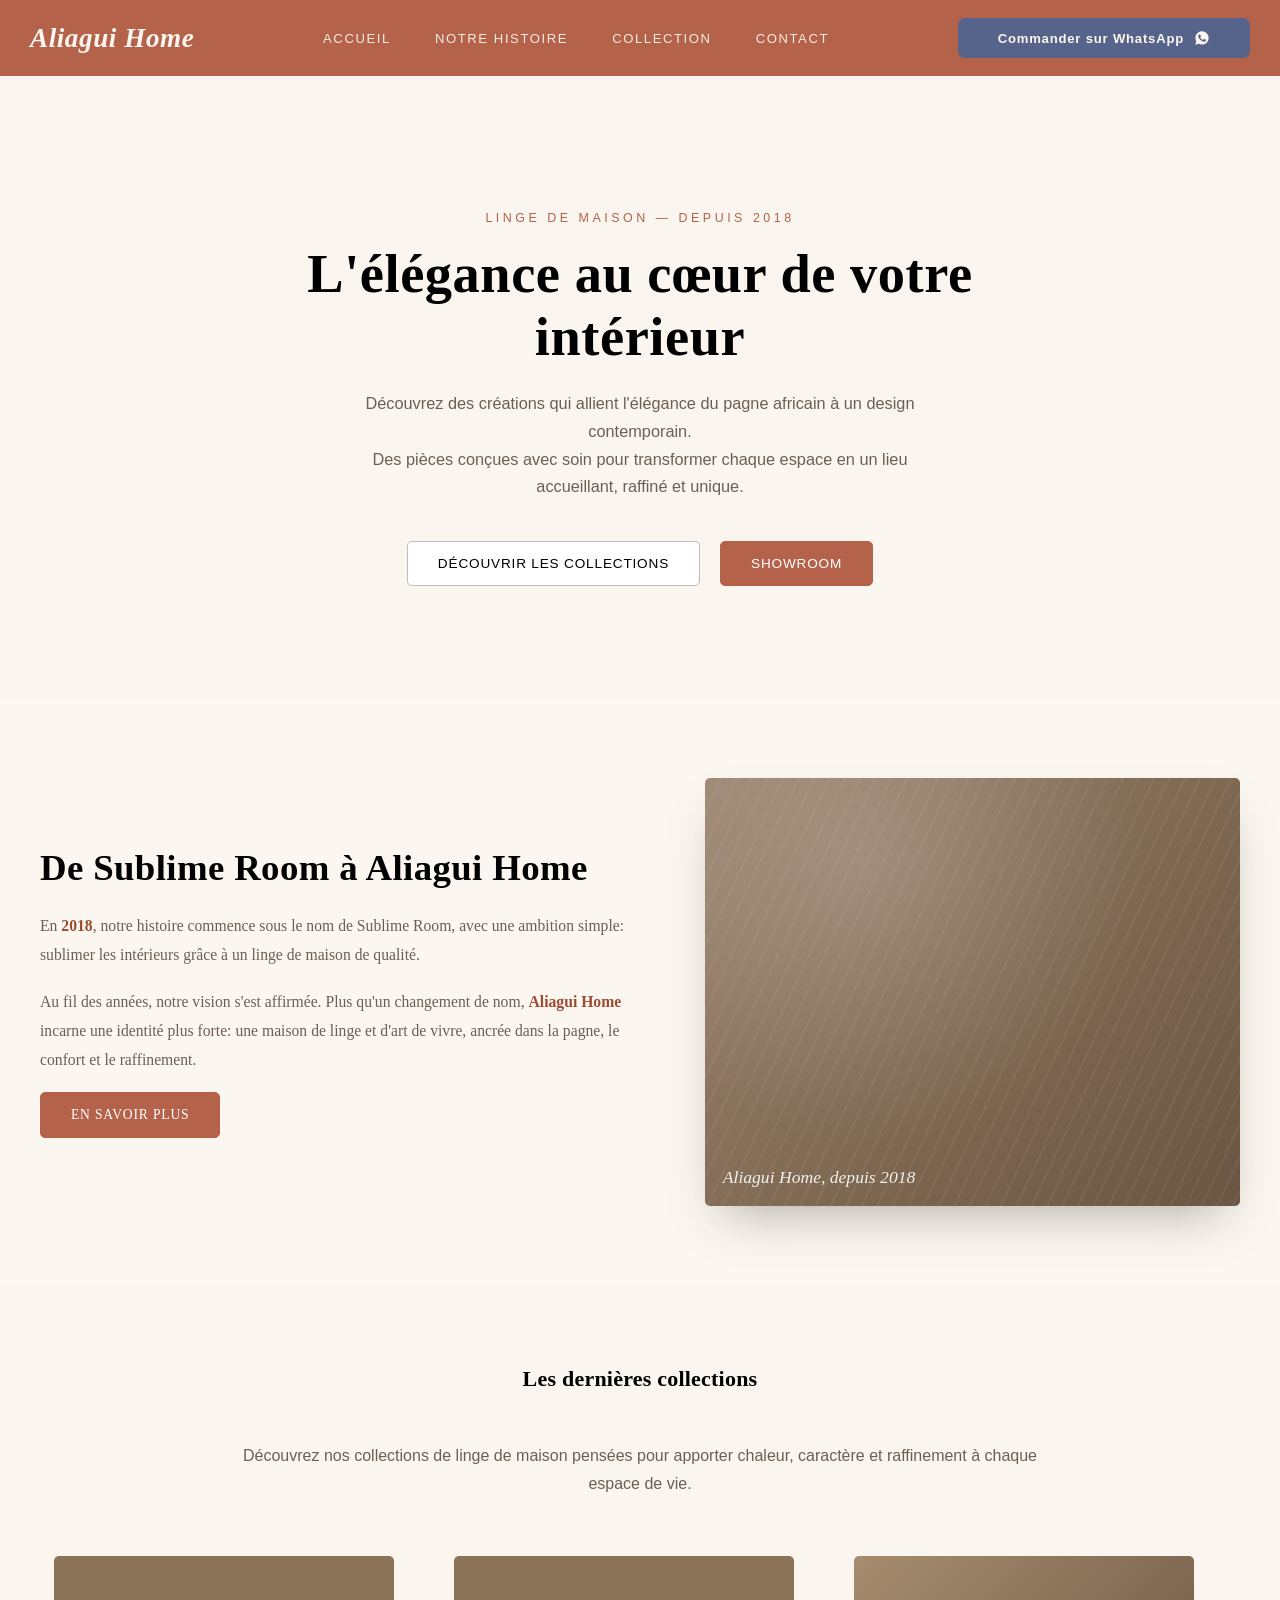
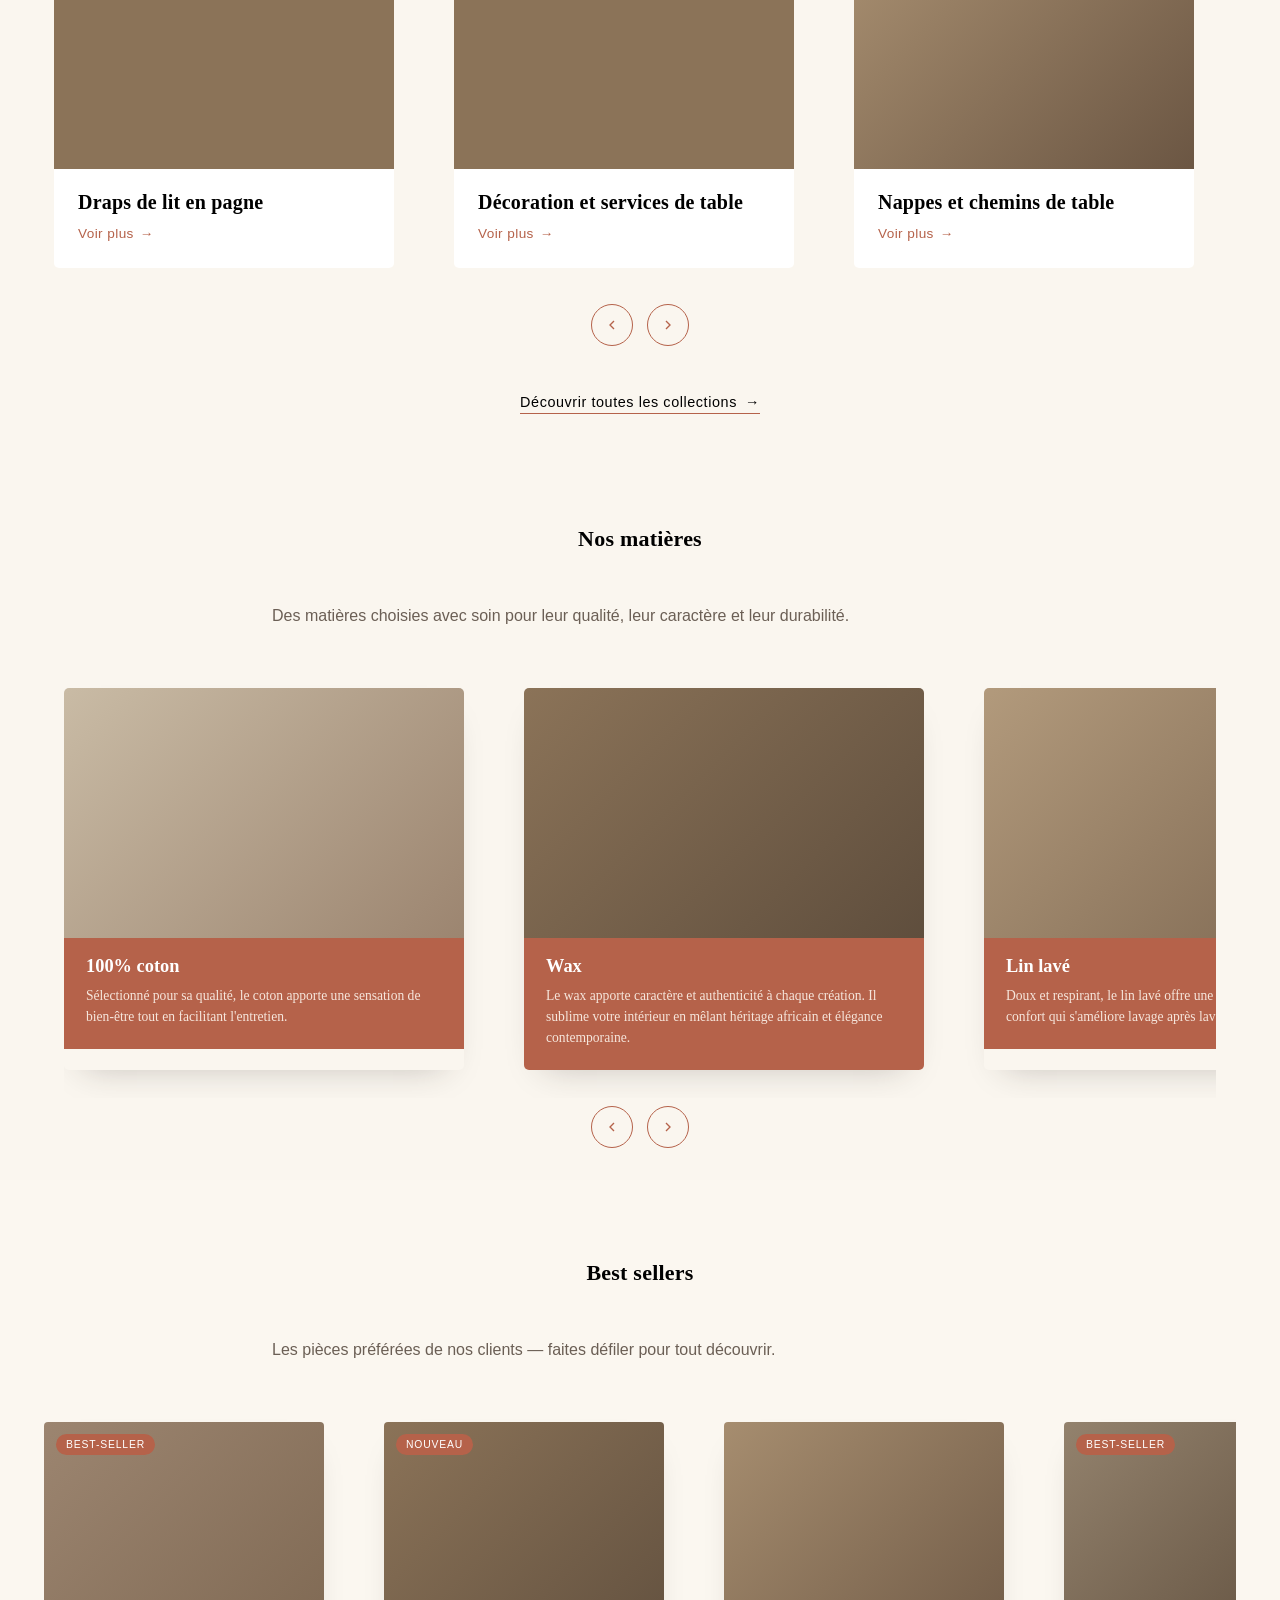
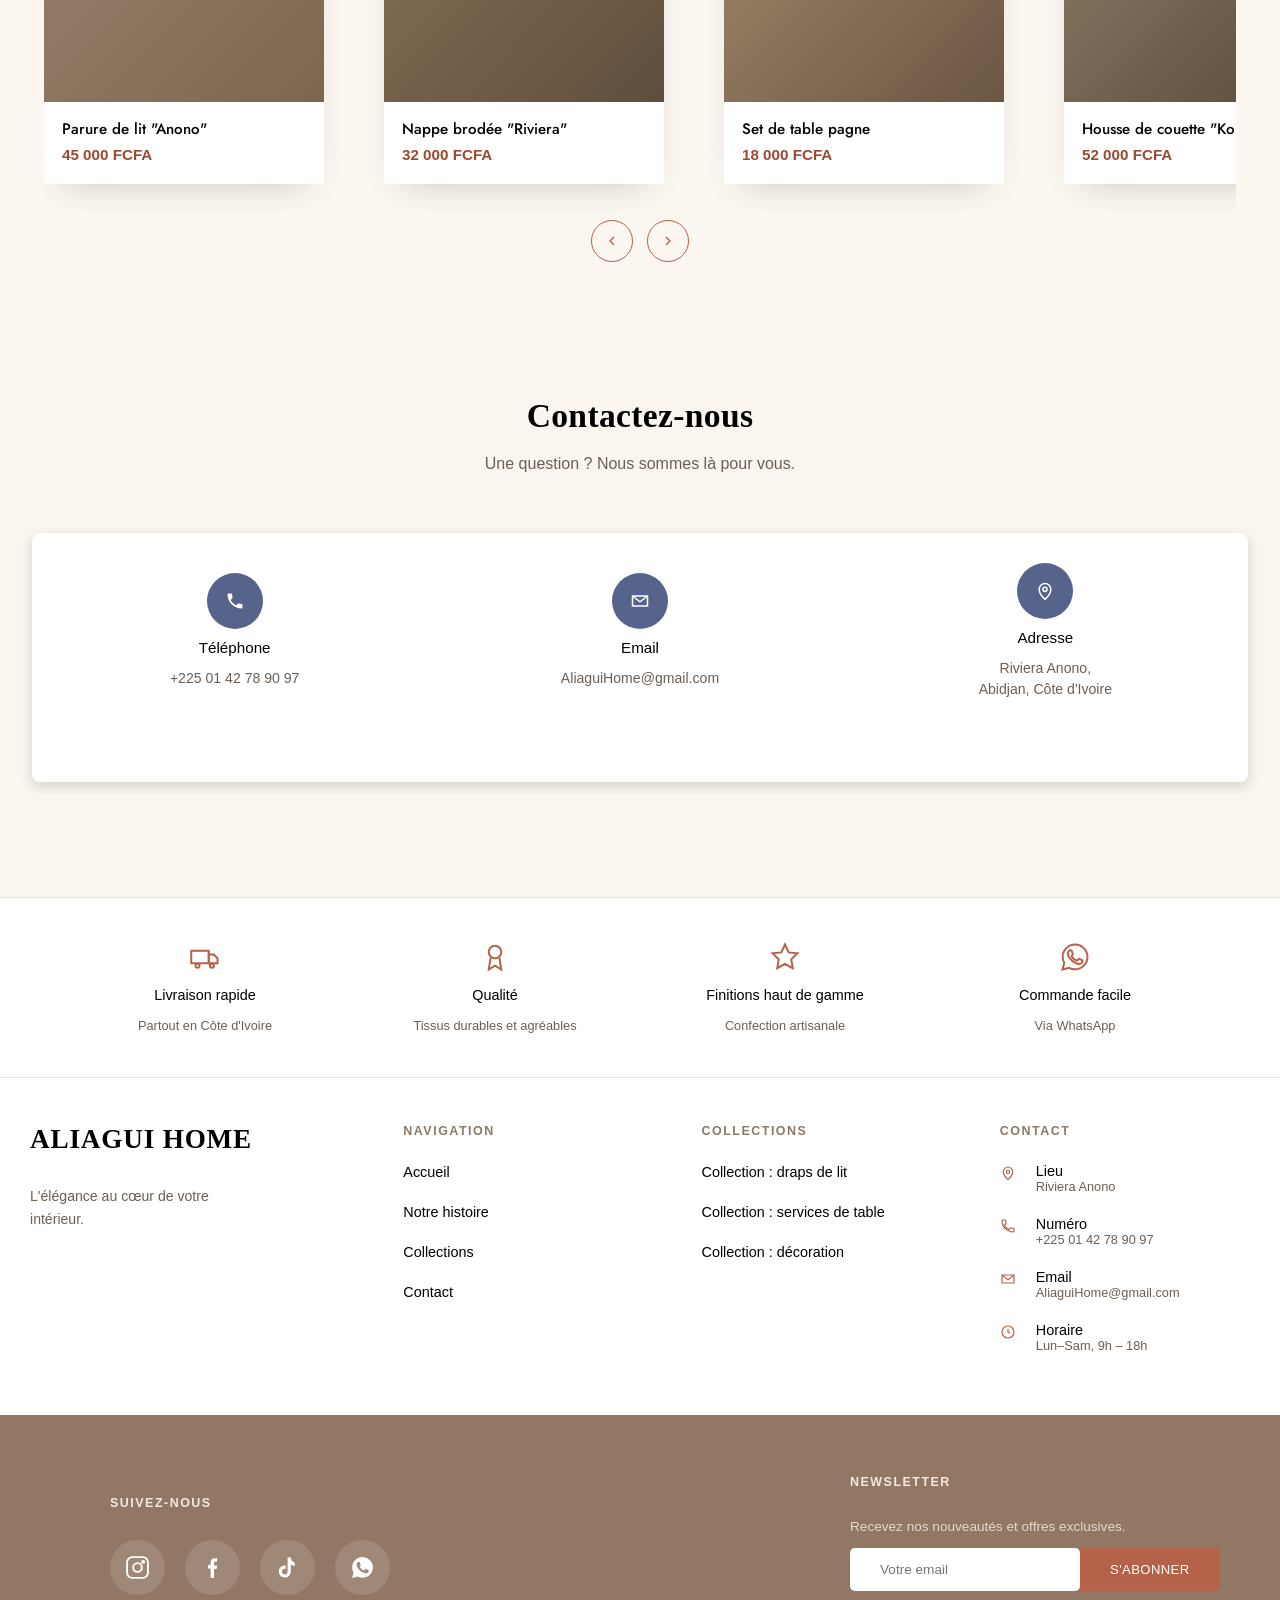
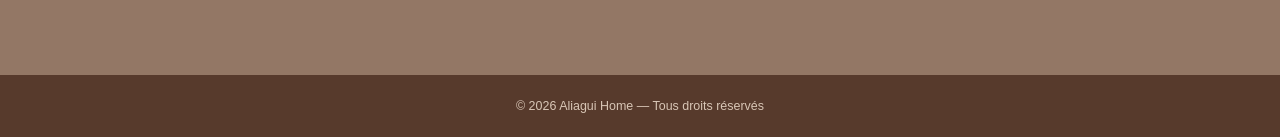
==== accueil.html @ 9929cba5 "page accueil" ====
<!DOCTYPE html>
<html lang="fr">
<head>
<meta charset="UTF-8">
<meta name="viewport" content="width=device-width, initial-scale=1.0">
<title>Aliagui Home — L'élégance au cœur de votre intérieur</title>
<link rel="preconnect" href="https://fonts.googleapis.com">
<link rel="preconnect" href="https://fonts.gstatic.com" crossorigin>
<link href="https://fonts.googleapis.com/css2?family=Cormorant+Garamond:ital,wght@0,400;0,500;0,600;1,400&family=Jost:wght@300;400;500;600&display=swap" rel="stylesheet">

<link rel="stylesheet" href="style.css">

</head>
<body>

<header id="siteHeader">
  <div class="header-inner">
    <a href="#top" class="logo">Aliagui Home</a>

    <nav id="mainNav">
      <ul>
        <li><a href="accueil.html">Accueil</a></li>
        <li><a href="histoire.html">Notre histoire</a></li>
        <li><a href="collections.html">Collection</a></li>
        <li><a href="contact.html">Contact</a></li>
        <li class="mobile-only-cta">
          <a class="header-cta" href="https://wa.me/2250142789097" target="_blank" rel="noopener" data-social="WhatsApp">
            Commander sur WhatsApp
            <svg width="16" height="16" viewBox="0 0 24 24" fill="currentColor"><path d="M12.04 2C6.58 2 2.13 6.45 2.13 11.91c0 1.75.46 3.46 1.32 4.96L2 22l5.25-1.38a9.9 9.9 0 0 0 4.78 1.22h.01c5.46 0 9.91-4.45 9.91-9.91 0-2.65-1.03-5.14-2.9-7.01A9.86 9.86 0 0 0 12.04 2zm5.8 14.1c-.24.68-1.4 1.3-1.94 1.38-.5.08-1.12.11-1.8-.11-.42-.13-.96-.31-1.65-.6-2.9-1.25-4.8-4.17-4.94-4.36-.14-.2-1.18-1.57-1.18-3 0-1.42.75-2.12 1.02-2.42.26-.28.58-.35.77-.35h.55c.18 0 .42-.07.66.5.24.58.82 2 .89 2.15.07.14.12.32.02.51-.1.2-.15.32-.3.5-.14.17-.3.38-.43.51-.14.14-.29.29-.13.57.17.28.75 1.24 1.61 2 1.11.99 2.04 1.3 2.32 1.44.28.14.44.12.6-.07.17-.2.72-.84.91-1.13.19-.28.38-.24.64-.14.26.09 1.66.78 1.94.93.28.14.47.21.53.33.07.12.07.68-.17 1.36z"/></svg>
          </a>
        </li>
      </ul>
    </nav>

    <a class="header-cta desktop-only-cta" href="https://wa.me/2250142789097" target="_blank" rel="noopener" data-social="WhatsApp">
      Commander sur WhatsApp
      <svg width="16" height="16" viewBox="0 0 24 24" fill="currentColor"><path d="M12.04 2C6.58 2 2.13 6.45 2.13 11.91c0 1.75.46 3.46 1.32 4.96L2 22l5.25-1.38a9.9 9.9 0 0 0 4.78 1.22h.01c5.46 0 9.91-4.45 9.91-9.91 0-2.65-1.03-5.14-2.9-7.01A9.86 9.86 0 0 0 12.04 2zm5.8 14.1c-.24.68-1.4 1.3-1.94 1.38-.5.08-1.12.11-1.8-.11-.42-.13-.96-.31-1.65-.6-2.9-1.25-4.8-4.17-4.94-4.36-.14-.2-1.18-1.57-1.18-3 0-1.42.75-2.12 1.02-2.42.26-.28.58-.35.77-.35h.55c.18 0 .42-.07.66.5.24.58.82 2 .89 2.15.07.14.12.32.02.51-.1.2-.15.32-.3.5-.14.17-.3.38-.43.51-.14.14-.29.29-.13.57.17.28.75 1.24 1.61 2 1.11.99 2.04 1.3 2.32 1.44.28.14.44.12.6-.07.17-.2.72-.84.91-1.13.19-.28.38-.24.64-.14.26.09 1.66.78 1.94.93.28.14.47.21.53.33.07.12.07.68-.17 1.36z"/></svg>
    </a>

    <button class="hamburger" id="hamburgerBtn" aria-label="Ouvrir le menu" aria-expanded="false" aria-controls="mainNav">
      <span></span><span></span><span></span>
    </button>
  </div>
</header>

<section class="hero" id="top">
  <div class="hero-inner">
    <span class="eyebrow reveal">Linge de maison — depuis 2018</span>
    <h1 class="reveal reveal-delay-1">L'élégance au cœur de votre intérieur</h1>
    <p class="reveal reveal-delay-2">Découvrez des créations qui allient l'élégance du pagne africain à un design contemporain.<br>Des pièces conçues avec soin pour transformer chaque espace en un lieu accueillant, raffiné et unique.</p>
    <div class="hero-buttons reveal reveal-delay-3">
      <a href="collections.html#collections" class="btn btn-light">Découvrir les collections</a>
      <a href="contact.html#showroom" class="btn btn-filled">Showroom</a>
    </div>
  </div>
</section>

<section class="history" id="histoire">
  <div class="history-inner">
    <div class="reveal">
      <h2>De Sublime Room à Aliagui Home</h2>
      <p>En <strong>2018</strong>, notre histoire commence sous le nom de Sublime Room, avec une ambition simple: sublimer les intérieurs grâce à un linge de maison de qualité.</p>
      <p>Au fil des années, notre vision s'est affirmée. Plus qu'un changement de nom, <strong>Aliagui Home</strong> incarne une identité plus forte: une maison de linge et d'art de vivre, ancrée dans la pagne, le confort et le raffinement.</p>
      <a href="histoire.html" class="btn btn-filled">En savoir plus</a>
    </div>
    <div class="history-img reveal reveal-delay-2">
      <span class="tag">Aliagui Home, depuis 2018</span>
    </div>
  </div>
</section>

<section class="collections" id="collections">
  <div class="section-head reveal">
    <h2>Les dernières collections</h2>
    <p>Découvrez nos collections de linge de maison pensées pour apporter chaleur, caractère et raffinement à chaque espace de vie.</p>
  </div>
  <div class="carousel-wrap">
    <div class="carousel-track" id="collectionsTrack">
      <div class="collection-card reveal reveal-delay-1">
        <div class="collection-img"></div>
        <div class="collection-body">
          <h3>Draps de lit en pagne</h3>
          <a href="#" class="collection-link">Voir plus <span class="arrow">→</span></a>
        </div>
      </div>
      <div class="collection-card reveal reveal-delay-2">
        <div class="collection-img b"></div>
        <div class="collection-body">
          <h3>Décoration et services de table</h3>
          <a href="#" class="collection-link">Voir plus <span class="arrow">→</span></a>
        </div>
      </div>
      <div class="collection-card reveal reveal-delay-3">
        <div class="collection-img" style="background:linear-gradient(135deg,#A68D6F,#6B5643);"></div>
        <div class="collection-body">
          <h3>Nappes et chemins de table</h3>
          <a href="#" class="collection-link">Voir plus <span class="arrow">→</span></a>
        </div>
      </div>
      <div class="collection-card reveal">
        <div class="collection-img b" style="background:linear-gradient(135deg,#93826D,#584736);"></div>
        <div class="collection-body">
          <h3>Coussin et accessoires</h3>
          <a href="#" class="collection-link">Voir plus <span class="arrow">→</span></a>
        </div>
      </div>
    </div>
    <div class="carousel-nav">
      <button class="carousel-btn" id="collectionsPrev" aria-label="Précédent">
        <svg width="16" height="16" viewBox="0 0 24 24" fill="none" stroke="currentColor" stroke-width="2"><path d="M15 18l-6-6 6-6"/></svg>
      </button>
      <button class="carousel-btn" id="collectionsNext" aria-label="Suivant">
        <svg width="16" height="16" viewBox="0 0 24 24" fill="none" stroke="currentColor" stroke-width="2"><path d="M9 18l6-6-6-6"/></svg>
      </button>
    </div>
  </div>
  <a href="#" class="all-collections reveal">Découvrir toutes les collections <span class="arrow">→</span></a>
</section>

<section class="materials" id="matieres">
  <div class="section-head reveal">
    <h2>Nos matières</h2>
    <p>Des matières choisies avec soin pour leur qualité, leur caractère et leur durabilité.</p>
  </div>
  <div class="carousel-wrap">
    <div class="carousel-track" id="materialsTrack">
      <div class="mat-card reveal reveal-delay-1">
        <div class="mat-img" style="background:linear-gradient(135deg,#C9BBA5,#9C8570);"></div>
        <div class="mat-caption">
          <h4>100% coton</h4>
          <p>Sélectionné pour sa qualité, le coton apporte une sensation de bien-être tout en facilitant l'entretien.</p>
        </div>
      </div>
      <div class="mat-card reveal reveal-delay-2">
        <div class="mat-img" style="background:linear-gradient(135deg,#8B7358,#5F4E3D);"></div>
        <div class="mat-caption">
          <h4>Wax</h4>
          <p>Le wax apporte caractère et authenticité à chaque création. Il sublime votre intérieur en mêlant héritage africain et élégance contemporaine.</p>
        </div>
      </div>
      <div class="mat-card reveal reveal-delay-3">
        <div class="mat-img" style="background:linear-gradient(135deg,#B29A7C,#7C6650);"></div>
        <div class="mat-caption">
          <h4>Lin lavé</h4>
          <p>Doux et respirant, le lin lavé offre une tombée naturelle et un confort qui s'améliore lavage après lavage.</p>
        </div>
      </div>
    </div>
    <div class="carousel-nav">
      <button class="carousel-btn" id="materialsPrev" aria-label="Précédent">
        <svg width="16" height="16" viewBox="0 0 24 24" fill="none" stroke="currentColor" stroke-width="2"><path d="M15 18l-6-6 6-6"/></svg>
      </button>
      <button class="carousel-btn" id="materialsNext" aria-label="Suivant">
        <svg width="16" height="16" viewBox="0 0 24 24" fill="none" stroke="currentColor" stroke-width="2"><path d="M9 18l6-6-6-6"/></svg>
      </button>
    </div>
  </div>
</section>

<section class="bestsellers" id="bestsellers">
  <div class="section-head reveal">
    <h2>Best sellers</h2>
    <p>Les pièces préférées de nos clients — faites défiler pour tout découvrir.</p>
  </div>
  <div class="carousel-wrap">
    <div class="carousel-track" id="bestsellersTrack">
      <div class="bs-card reveal"><div class="bs-img" style="background:linear-gradient(135deg,#9C8570,#7C6650);"><span class="badge">Best-seller</span></div><div class="bs-body"><h4>Parure de lit "Anono"</h4><span class="price">45 000 FCFA</span></div></div>
      <div class="bs-card reveal reveal-delay-1"><div class="bs-img" style="background:linear-gradient(135deg,#8B7358,#5F4E3D);"><span class="badge">Nouveau</span></div><div class="bs-body"><h4>Nappe brodée "Riviera"</h4><span class="price">32 000 FCFA</span></div></div>
      <div class="bs-card reveal reveal-delay-2"><div class="bs-img" style="background:linear-gradient(135deg,#A68D6F,#6B5643);"></div><div class="bs-body"><h4>Set de table pagne</h4><span class="price">18 000 FCFA</span></div></div>
      <div class="bs-card reveal reveal-delay-3"><div class="bs-img" style="background:linear-gradient(135deg,#93826D,#584736);"><span class="badge">Best-seller</span></div><div class="bs-body"><h4>Housse de couette "Kora"</h4><span class="price">52 000 FCFA</span></div></div>
      <div class="bs-card reveal"><div class="bs-img" style="background:linear-gradient(135deg,#B29A7C,#7C6650);"></div><div class="bs-body"><h4>Serviettes éponge (x4)</h4><span class="price">22 000 FCFA</span></div></div>
      <div class="bs-card reveal reveal-delay-1"><div class="bs-img" style="background:linear-gradient(135deg,#9C8570,#5F4E3D);"><span class="badge">Nouveau</span></div><div class="bs-body"><h4>Chemin de table pagne</h4><span class="price">15 000 FCFA</span></div></div>
    </div>
    <div class="carousel-nav">
      <button class="carousel-btn" id="bestsellersPrev" aria-label="Précédent">
        <svg width="16" height="16" viewBox="0 0 24 24" fill="none" stroke="currentColor" stroke-width="2"><path d="M15 18l-6-6 6-6"/></svg>
      </button>
      <button class="carousel-btn" id="bestsellersNext" aria-label="Suivant">
        <svg width="16" height="16" viewBox="0 0 24 24" fill="none" stroke="currentColor" stroke-width="2"><path d="M9 18l6-6-6-6"/></svg>
      </button>
    </div>
  </div>
</section>

<section class="contact" id="contact">
  <h2 class="reveal">Contactez-nous</h2>
  <p class="reveal">Une question ? Nous sommes là pour vous.</p>

  <div class="contact-grid">
    <div class="contact-item reveal reveal-delay-1">
      <div class="icon-circle">
        <svg width="20" height="20" viewBox="0 0 24 24" fill="currentColor"><path d="M6.62 10.79a15.15 15.15 0 0 0 6.59 6.59l2.2-2.2c.28-.28.67-.36 1.02-.24c1.12.37 2.33.57 3.57.57c.55 0 1 .45 1 1V20c0 .55-.45 1-1 1c-9.39 0-17-7.61-17-17c0-.55.45-1 1-1h3.5c.55 0 1 .45 1 1c0 1.25.2 2.45.57 3.57c.11.35.03.74-.25 1.02l-2.2 2.2Z"/></svg>
      </div>
      <h4>Téléphone</h4>
      <p><a href="tel:+2250142789097">+225 01 42 78 90 97</a></p>
    </div>
    <div class="contact-item reveal reveal-delay-2">
      <div class="icon-circle">
        <svg width="20" height="20" viewBox="0 0 24 24" fill="none" stroke="currentColor" stroke-width="1.8"><path d="M3 6h18v12H3z"/><path d="M3 6l9 7 9-7"/></svg>
      </div>
      <h4>Email</h4>
      <p><a href="mailto:AliaguiHome@gmail.com">AliaguiHome@gmail.com</a></p>
    </div>
    <div class="contact-item reveal reveal-delay-3">
      <div class="icon-circle">
        <svg width="20" height="20" viewBox="0 0 24 24" fill="none" stroke="currentColor" stroke-width="1.8"><path d="M12 22s7-6.1 7-12a7 7 0 1 0-14 0c0 5.9 7 12 7 12z"/><circle cx="12" cy="10" r="2.5"/></svg>
      </div>
      <h4>Adresse</h4>
      <p>Riviera Anono,<br>Abidjan, Côte d'Ivoire</p>
    </div>
  </div>
</section>

<section class="features">
  <div class="features-grid">
    <div class="feature reveal">
      <svg viewBox="0 0 24 24" fill="none" stroke="currentColor" stroke-width="1.6"><rect x="1" y="7" width="14" height="10"/><path d="M15 10h4l3 3v4h-7z"/><circle cx="6" cy="19" r="1.6"/><circle cx="17.5" cy="19" r="1.6"/></svg>
      <h4>Livraison rapide</h4>
      <p>Partout en Côte d'Ivoire</p>
    </div>
    <div class="feature reveal reveal-delay-1">
      <svg viewBox="0 0 24 24" fill="none" stroke="currentColor" stroke-width="1.6"><circle cx="12" cy="8" r="5"/><path d="M8.5 12.5L7 22l5-3 5 3-1.5-9.5"/></svg>
      <h4>Qualité</h4>
      <p>Tissus durables et agréables</p>
    </div>
    <div class="feature reveal reveal-delay-2">
      <svg viewBox="0 0 24 24" fill="none" stroke="currentColor" stroke-width="1.6"><path d="M12 2l2.9 6.3L22 9l-5 4.9L18.2 21 12 17.6 5.8 21 7 13.9 2 9l7.1-.7z"/></svg>
      <h4>Finitions haut de gamme</h4>
      <p>Confection artisanale</p>
    </div>
    <div class="feature reveal reveal-delay-3">
      <svg viewBox="0 0 24 24" fill="none" stroke="currentColor" stroke-width="1.6"><path d="M12.04 2C6.58 2 2.13 6.45 2.13 11.91c0 1.75.46 3.46 1.32 4.96L2 22l5.25-1.38a9.9 9.9 0 0 0 4.78 1.22h.01c5.46 0 9.91-4.45 9.91-9.91 0-2.65-1.03-5.14-2.9-7.01A9.86 9.86 0 0 0 12.04 2zm5.8 14.1c-.24.68-1.4 1.3-1.94 1.38-.5.08-1.12.11-1.8-.11-.42-.13-.96-.31-1.65-.6-2.9-1.25-4.8-4.17-4.94-4.36-.14-.2-1.18-1.57-1.18-3 0-1.42.75-2.12 1.02-2.42.26-.28.58-.35.77-.35h.55c.18 0 .42-.07.66.5.24.58.82 2 .89 2.15.07.14.12.32.02.51-.1.2-.15.32-.3.5-.14.17-.3.38-.43.51-.14.14-.29.29-.13.57.17.28.75 1.24 1.61 2 1.11.99 2.04 1.3 2.32 1.44.28.14.44.12.6-.07.17-.2.72-.84.91-1.13.19-.28.38-.24.64-.14.26.09 1.66.78 1.94.93.28.14.47.21.53.33.07.12.07.68-.17 1.36z"/></svg>
      <h4>Commande facile</h4>
      <p>Via WhatsApp</p>
    </div>
  </div>
</section>

<footer>
  <div class="footer-top">
    <div class="footer-brand reveal">
      <span class="logo">Aliagui Home</span>
      <p>L'élégance au cœur de votre intérieur.</p>
    </div>
    <div class="footer-col reveal reveal-delay-1">
      <h5>Navigation</h5>
      <ul>
        <li><a href="accueil.html">Accueil</a></li>
        <li><a href="histoire.html">Notre histoire</a></li>
        <li><a href="collections.html">Collections</a></li>
        <li><a href="contact.html">Contact</a></li>
      </ul>
    </div>
    <div class="footer-col reveal reveal-delay-2">
      <h5>Collections</h5>
      <ul>
        <li><a href="collections.html#collections">Collection : draps de lit</a></li>
        <li><a href="collections.html#collections">Collection : services de table</a></li>
        <li><a href="collections.html#collections">Collection : décoration</a></li>
      </ul>
    </div>
    <div class="footer-col reveal reveal-delay-3">
      <h5>Contact</h5>
      <ul>
        <li class="with-icon">
          <svg viewBox="0 0 24 24" fill="none" stroke="currentColor" stroke-width="1.8"><path d="M12 22s7-6.1 7-12a7 7 0 1 0-14 0c0 5.9 7 12 7 12z"/><circle cx="12" cy="10" r="2.5"/></svg>
          <div>Lieu <small>Riviera Anono</small></div>
        </li>
        <li class="with-icon">
          <svg viewBox="0 0 24 24" fill="none" stroke="currentColor" stroke-width="1.8"><path d="M6.62 10.79a15.15 15.15 0 0 0 6.59 6.59l2.2-2.2c.28-.28.67-.36 1.02-.24c1.12.37 2.33.57 3.57.57c.55 0 1 .45 1 1V20c0 .55-.45 1-1 1c-9.39 0-17-7.61-17-17c0-.55.45-1 1-1h3.5c.55 0 1 .45 1 1c0 1.25.2 2.45.57 3.57c.11.35.03.74-.25 1.02l-2.2 2.2Z"/></svg>
          <div>Numéro <small>+225 01 42 78 90 97</small></div>
        </li>
        <li class="with-icon">
          <svg viewBox="0 0 24 24" fill="none" stroke="currentColor" stroke-width="1.8"><path d="M3 6h18v12H3z"/><path d="M3 6l9 7 9-7"/></svg>
          <div>Email <small>AliaguiHome@gmail.com</small></div>
        </li>
        <li class="with-icon">
          <svg viewBox="0 0 24 24" fill="none" stroke="currentColor" stroke-width="1.8"><circle cx="12" cy="12" r="9"/><path d="M12 7v5l3 2"/></svg>
          <div>Horaire <small>Lun–Sam, 9h – 18h</small></div>
        </li>
      </ul>
    </div>
  </div>

  <div class="footer-bottom">
    <div class="footer-bottom-inner">
      <div class="socials">
        <h5>Suivez-nous</h5>
        <div class="social-icons">
          <a href="https://instagram.com/aliaguihome" target="_blank" rel="noopener" aria-label="Instagram" data-social="Instagram">
            <svg viewBox="0 0 24 24" fill="none" stroke="currentColor" stroke-width="1.8"><rect x="2" y="2" width="20" height="20" rx="5"/><circle cx="12" cy="12" r="4.2"/><circle cx="17.4" cy="6.6" r="1"/></svg>
          </a>
          <a href="https://facebook.com/aliaguihome" target="_blank" rel="noopener" aria-label="Facebook" data-social="Facebook">
            <svg viewBox="0 0 24 24" fill="currentColor"><path d="M13.5 22v-8.5H16l.4-3.4h-2.9V8c0-.99.28-1.66 1.7-1.66H16.5V3.3c-.28-.04-1.24-.12-2.36-.12-2.34 0-3.94 1.43-3.94 4.04v2.28H7.7v3.4h2.5V22z"/></svg>
          </a>
          <a href="https://tiktok.com/@aliaguihome" target="_blank" rel="noopener" aria-label="TikTok" data-social="TikTok">
            <svg viewBox="0 0 24 24" fill="currentColor"><path d="M16.6 5.82c-.9-.85-1.4-2.03-1.4-3.32h-3.1v13.4a2.7 2.7 0 1 1-1.9-2.58v-3.15a5.8 5.8 0 1 0 5 5.75V9.4a6.9 6.9 0 0 0 3.7 1.07V7.4a4.2 4.2 0 0 1-2.3-1.58z"/></svg>
          </a>
          <a href="https://wa.me/2250142789097" target="_blank" rel="noopener" aria-label="WhatsApp" data-social="WhatsApp">
            <svg viewBox="0 0 24 24" fill="currentColor"><path d="M12.04 2C6.58 2 2.13 6.45 2.13 11.91c0 1.75.46 3.46 1.32 4.96L2 22l5.25-1.38a9.9 9.9 0 0 0 4.78 1.22h.01c5.46 0 9.91-4.45 9.91-9.91 0-2.65-1.03-5.14-2.9-7.01A9.86 9.86 0 0 0 12.04 2zm5.8 14.1c-.24.68-1.4 1.3-1.94 1.38-.5.08-1.12.11-1.8-.11-.42-.13-.96-.31-1.65-.6-2.9-1.25-4.8-4.17-4.94-4.36-.14-.2-1.18-1.57-1.18-3 0-1.42.75-2.12 1.02-2.42.26-.28.58-.35.77-.35h.55c.18 0 .42-.07.66.5.24.58.82 2 .89 2.15.07.14.12.32.02.51-.1.2-.15.32-.3.5-.14.17-.3.38-.43.51-.14.14-.29.29-.13.57.17.28.75 1.24 1.61 2 1.11.99 2.04 1.3 2.32 1.44.28.14.44.12.6-.07.17-.2.72-.84.91-1.13.19-.28.38-.24.64-.14.26.09 1.66.78 1.94.93.28.14.47.21.53.33.07.12.07.68-.17 1.36z"/></svg>
          </a>
        </div>
      </div>
      <div class="newsletter">
        <h5>Newsletter</h5>
        <p>Recevez nos nouveautés et offres exclusives.</p>
        <form class="newsletter-form" id="newsletterForm">
          <input type="email" placeholder="Votre email" required>
          <button type="submit">S'abonner</button>
        </form>
        <div class="newsletter-msg" id="newsletterMsg">Merci ! Vous êtes bien inscrit(e).</div>
      </div>
    </div>
  </div>

  <div class="copyright">© 2026 Aliagui Home — Tous droits réservés</div>
</footer>

<div class="toast" id="toast"></div>


<script src="java.js"></script>
</body>
</html>
---- style.css ----
:root{
    --terracotta: #B5624A;
    --terracotta-dark: #9C4A32;
    --terracotta-light: #D98868;
    --cream: #FAF6EF;
    --cream-2: #FBF7F0;
    --ink: black;
    --muted: #6B5F55;
    --taupe: #8C7A68;
    --footer-brown: #937765;
    --footer-brown-dark: #573A2C;
    --navy: #56638A;
    --line: rgba(43,36,32,0.12);
  }

  *{
    margin:0;
    padding:0;
    box-sizing:border-box;}

  html{
    scroll-behavior:smooth;}

  body{
    font-family:'Montserrat', sans-serif;
    color:var(--ink);
    background:var(--cream);
    overflow-x:hidden;
  }

  h1,h2,h3{
    font-family:'playfair display', serif;
    font-weight:600;
    letter-spacing:0.01em;
  }
  a{text-decoration:none;color:var(--cream-2);}
  img{max-width:100%;display:block;}
  button{font-family:inherit;cursor:pointer;border:none;background:none;}
  ul{list-style:none;}

  .reveal{
    opacity:0;
    transform:translateY(28px);
    transition:opacity 0.8s ease, transform 0.8s ease;
  }
  .reveal.is-visible{
    opacity:1;
    transform:translateY(0);
  }
  .reveal-delay-1{transition-delay:0.12s;}
  .reveal-delay-2{transition-delay:0.24s;}
  .reveal-delay-3{transition-delay:0.36s;}

  /* ===== HEADER ===== */
  header{
    position:sticky;
    top:0;
    z-index:100;
    background:var(--terracotta);
    color:var(--cream-2);
    transition:padding 0.35s ease, box-shadow 0.35s ease;
    box-shadow:0 2px 0 rgba(0,0,0,0);
  }
  
  header.scrolled{
    box-shadow:0 6px 18px rgba(0,0,0,0.12);
  }
  .header-inner{
    max-width:1400px;
    margin:0 auto;
    display:flex;
    align-items:center;
    justify-content:space-between;
    padding:18px 30px;
    transition:padding 0.35s ease;
    position:relative;
    gap:24px;
  }
  header.scrolled .header-inner{padding:12px 32px;}
  .logo{
    font-family:'playfair display', serif;
    font-size:1.7rem;
    font-style:italic;
    font-weight:600;
    color:var(--cream);
    letter-spacing:0.02em;
  }
  nav a{
    font-size:0.82rem;
    letter-spacing:0.12em;
    text-transform:uppercase;
    position:relative;
    padding-bottom:8px;
    opacity:0.92;
    transition:opacity 0.25s ease;
  }
  nav a::after{
    content:'';
    position:absolute;
    left:0; bottom:0;
    width:0%;
    height:1.5px;
    background:var(--cream-2);
    transition:width 0.3s ease;
  }
  nav a:hover{opacity:1;}
  nav a:hover::after{width:100%;}
  .header-cta{
    display:flex;
    align-items:center;
    gap:10px;
    background:var(--navy);
    color:var(--cream-2);
    padding:12px 40px;
    border-radius:7px;
    font-size:0.82rem;
    font-weight:550;
    letter-spacing:0.06em;
    transition:transform 0.3s cubic-bezier(0.4,0,0.2,1), box-shadow 0.3s cubic-bezier(0.4,0,0.2,1);
    white-space:nowrap;
  }
  .header-cta:hover{
    transform:translateY(-2px);
    box-shadow:0 8px 16px rgba(0,0,0,0.18);
  }
  .mobile-only-cta{
    display:none;}

  /* Hamburger button — mobile only */
  .hamburger{
    display:none;
    flex-direction:column;
    justify-content:center;
    align-items:center;
    gap:5px;
    width:32px;
    height:32px;
    flex-shrink:0;
  }
  .hamburger span{
    display:block;
    height:3px;
    background:var(--cream-2);
    border-radius:8px;
    transition:transform 0.3s cubic-bezier(0.4,0,0.2,1), opacity 0.3s ease, width 0.3s ease;
  }
  .hamburger span:nth-child(1){width:28px;}
  .hamburger span:nth-child(2){width:28px;}
  .hamburger span:nth-child(3){width:28px;}
  .hamburger:hover span{width:28px;}
  .hamburger.active span:nth-child(1){transform:translateY(7px) rotate(45deg); width:28px;}
  .hamburger.active span:nth-child(2){opacity:0;}
  .hamburger.active span:nth-child(3){transform:translateY(-7px) rotate(-45deg); width:28px;}

  /* Desktop nav */
  nav#mainNav{
    position:static;}
    
  nav#mainNav ul{
    display:flex;
    align-items:center;
    gap:44px;
  }
  nav#mainNav ul li a{
    display:inline-block;
    padding:0;
    border-bottom:none;
  }

  /* ===== HERO ===== */
  .hero{
    background:var(--cream);
    padding:132px 32px 112px;
    text-align:center;
  }
  .hero-inner{
    max-width:760px;
    margin:0 auto;
  }
  .eyebrow{
    font-size:0.78rem;
    letter-spacing:0.28em;
    text-transform:uppercase;
    color:var(--terracotta);
    margin-bottom:18px;
    display:inline-block;
  }
  .hero h1{
    font-size:clamp(2.2rem, 5vw, 3.4rem);
    line-height:1.15;
    margin-bottom:22px;
    color:var(--ink);
  }
  .hero p{
    color:var(--muted);
    font-size:1.02rem;
    line-height:1.7;
    max-width:560px;
    margin:0 auto 40px;
  }
  .hero-buttons{
    display:flex;
    gap:20px;
    justify-content:center;
    flex-wrap:wrap;
  }
  .btn{
    padding:14px 30px;
    border-radius:5px;
    font-size:0.85rem;
    letter-spacing:0.06em;
    text-transform:uppercase;
    transition:all 0.3s cubic-bezier(0.4,0,0.2,1);
    display:inline-block;
  }
  .btn-outline{
    border:1.5px solid var(--terracotta);
    color:var(--terracotta);
  }
  .btn-outline:hover{
    background:var(--terracotta);
    color:#fff;
    transform:translateY(-2px);
  }
  .btn-light{
    background:#fff;
    border:1.5px solid rgba(43,36,32,0.3);
    color:var(--ink);
  }
  .btn-light:hover{
    border-color:var(--ink);
    transform:translateY(-2px);
    box-shadow:0 10px 22px rgba(43,36,32,0.12);
  }
  .btn-filled{
    background:var(--terracotta);
    color:#fff;
    border:1.5px solid var(--terracotta);
  }
  .btn-filled:hover{
    background:var(--terracotta-dark);
    border-color:var(--terracotta-dark);
    transform:translateY(-2px);
    box-shadow:0 10px 22px rgba(181,88,60,0.3);
  }

  /* ===== HISTORY ===== */
  .history{
    background:var(--cream-2);
    padding:80px 20px;
  }
  .history-inner{
    max-width:1200px;
    margin:0 auto;
    display:grid;
    grid-template-columns:1.1fr 1fr;
    gap:76px;
    align-items:center;
    font-family:'montserrat',serif;

  }
  .history h2{
    font-size:clamp(1.7rem, 3vw, 2.3rem);
    margin-bottom:22px;
  }
  .history p{
    color:var(--muted);
    line-height:1.85;
    margin-bottom:18px;
    font-size:0.98rem;
  }
  .history strong{color:var(--terracotta-dark);}
  .history-img{
    position:relative;
    aspect-ratio:4/3.2;
    border-radius:5px;
    overflow:hidden;
    background:
      radial-gradient(circle at 30% 20%, rgba(255,255,255,0.16), transparent 55%),
      linear-gradient(135deg,#9C8570,#7C6650 60%,#6B5643);
    box-shadow:0 24px 48px -18px rgba(43,36,32,0.35);
  }
  .history-img::before{
    content:'';
    position:absolute;
    inset:0;
    background-image:
      repeating-linear-gradient(115deg, rgba(255,255,255,0.05) 0 2px, transparent 2px 14px);
  }
  .history-img .tag{
    position:absolute;
    bottom:18px;
    left:18px;
    color:#fff;
    font-family:'montserrat',serif;
    font-style:italic;
    font-size:1.1rem;
    opacity:0.9;
  }

  /* ===== COLLECTIONS ===== */
  .collections{
    padding:80px 20px;
    text-align:center;
    background:var(--cream);
  }
  .section-head{
    max-width:800px;
    margin:0 auto 50px;
  }
  .section-head h2{
    font-size:22px;
    margin-bottom:50px;
    text-align: center;
  }
  .section-head p{
    color:var(--muted);
    line-height:1.75;
  }
  .collections-grid{
    max-width:1080px;
    margin:0 auto;
    display:grid;
    grid-template-columns:1fr 1fr;
    gap:32px;
  }
  .collection-card{
    text-align:left;
    border-radius:5px;
    overflow:hidden;
    background:#fff;
    transition:transform 0.4s ease, box-shadow 0.4s ease;
  }
  .collection-card:hover{
    transform:translateY(-8px);
  }
  .collection-img{
    aspect-ratio:16/10;
    background:#8B7358;
    position:relative;
    overflow:hidden;
  }
  .collection-img.b{background-color: #8B7358;}
  .collection-img::after{
    content:'';
    position:absolute; inset:0;
  }
  .collection-body{padding:22px 24px 26px;}
  .collection-body h3{
    font-size:1.25rem;
    margin-bottom:10px;
  }
  .collection-link{
    color:var(--terracotta);
    font-size:0.85rem;
    letter-spacing:0.03em;
    font-weight:500;
    display:inline-flex;
    align-items:center;
    gap:6px;
  }
  .collection-link .arrow{
    transition:transform 0.3s cubic-bezier(0.4,0,0.2,1);}
    
  .collection-card:hover .arrow{transform:translateX(6px);}
  .all-collections{
    display:inline-flex;
    align-items:center;
    gap:8px;
    margin-top:48px;
    font-size:0.9rem;
    letter-spacing:0.04em;
    color:var(--ink);
    border-bottom:1.5px solid var(--terracotta);
    padding-bottom:3px;
  }
  .all-collections .arrow{transition:transform 0.3s cubic-bezier(0.4,0,0.2,1);}
  .all-collections:hover .arrow{transform:translateX(6px);}

  /* ===== BEST SELLERS ===== */
  .bestsellers{
    background:var(--cream-2);
    padding:80px 10px;
  }
  .bestsellers .section-head{padding:0 32px;}
  .carousel-wrap{
    position:relative;
    max-width:1400px;
    margin:0 auto;
    padding:0 34px;
  }
  .carousel-track{
    display:flex;
    gap:60px;
    overflow-x:auto;
    scroll-snap-type:x proximity;
    scroll-behavior:smooth;
    -webkit-overflow-scrolling:touch;
    overscroll-behavior-x:contain;
    padding:8px 4px 28px;
    -ms-overflow-style:none;
    scrollbar-width:none;
    cursor:grab;
  }
  .carousel-track::-webkit-scrollbar{display:none;}
  .carousel-track:active{cursor:grabbing;}

  /* ===== NOS MATIERES ===== */
  .materials{
    background:var(--cream);
    padding:32px 30px;
  }
  .materials .section-head{padding:0 32px;}
  .mat-card{
    flex:0 0 auto;
    width:400px;
    scroll-snap-align:start;
    border-radius:5px;
    overflow:hidden;
    box-shadow:0 16px 34px -20px rgba(43,36,32,0.28);
    transition:transform 0.4s cubic-bezier(0.4,0,0.2,1), box-shadow 0.4s cubic-bezier(0.4,0,0.2,1);
  }
  .mat-card:hover{
    transform:translateY(-6px);
    box-shadow:0 24px 40px -18px rgba(43,36,32,0.32);
  }
  .mat-img{
    aspect-ratio:16/10;
  }
  .mat-caption{
    background:var(--terracotta);
    color:#fff;
    padding:18px 22px 22px;
  }
  .mat-caption h4{
    font-family:'montserrat', serif;
    font-size:1.15rem;
    font-weight:600;
    margin-bottom:8px;
  }
  .mat-caption p{
    font-family: 'playfair display';
    font-size:0.85rem;
    line-height:1.55;
    color:#f6e6dc;
  }

  /* Collection cards reused inside carousel */
  .collections .collection-card{
    flex:0 0 auto;
    width:340px;
    scroll-snap-align:start;
  }
  .bs-card{
    flex:0 0 auto;
    width:280px;
    scroll-snap-align:start;
    background:#fff;
    border-radius:4px;
    overflow:hidden;
    box-shadow:0 16px 34px -20px rgba(43,36,32,0.28);
    transition:transform 0.4s cubic-bezier(0.4,0,0.2,1), box-shadow 0.4s cubic-bezier(0.4,0,0.2,1);
  }
  .bs-card:hover{
    transform:translateY(-6px);
    box-shadow:0 24px 40px -18px rgba(43,36,32,0.32);
  }
  .bs-img{
    aspect-ratio:1/1;
    position:relative;
    overflow:hidden;
  }
  .bs-img span.badge{
    position:absolute;
    top:12px; left:12px;
    background:var(--terracotta);
    color:#fff;
    font-size:0.65rem;
    letter-spacing:0.08em;
    text-transform:uppercase;
    padding:5px 10px;
    border-radius:20px;
  }
  .bs-body{padding:16px 18px 20px;}
  .bs-body h4{
    font-family:'Jost',sans-serif;
    font-size:0.95rem;
    font-weight:500;
    margin-bottom:6px;
  }
  .bs-body .price{
    color:var(--terracotta-dark);
    font-weight:600;
    font-size:0.95rem;
  }
  .carousel-nav{
    display:flex;
    justify-content:center;
    gap:14px;
    margin-top:8px;
  }
  .carousel-btn{
    width:42px;height:42px;
    border-radius:50%;
    border:1.5px solid var(--terracotta);
    color:var(--terracotta);
    display:flex;
    align-items:center;
    justify-content:center;
    transition:all 0.25s ease;
  }
  .carousel-btn:hover{
    background:var(--terracotta);
    color:#fff;
  }

  /* ===== CONTACT ===== */
  .contact{
    background:var(--cream);
    padding:55px 32px;
    text-align:center;
  }
  .contact h2{
    font-size:clamp(1.6rem,3vw,2.1rem);
    margin-bottom:20px;
  }
  .contact p{
    color:var(--muted); 
    margin-bottom:52px;}

  .contact-grid{
    width:100%;
    max-width: 100%;
    margin: 60px auto;
    padding: 30px;
    background-color: #fff;
    border-radius: 8px;
    box-shadow: 0 4px 12px rgba(0, 0, 0, 0.15);
    display:grid;
    grid-template-columns:repeat(3,1fr);
    gap:60px;
    align-items: center;
  }
  .contact-item{
    display:flex;
    flex-direction:column;
    align-items:center;
    gap:10px;
  }
  .icon-circle{
    width:56px;
    height:56px;
    border-radius:50%;
    background:var(--navy);
    color:#fff;
    display:flex;
    align-items:center;
    justify-content:center;
    transition:transform 0.35s cubic-bezier(0.4,0,0.2,1);
  }
  .contact-item:hover .icon-circle{transform:scale(1.08) rotate(-6deg);}
  .contact-item h4{
    font-family:'montserrat',sans-serif;
    font-weight:500;
    font-size:0.95rem;
    margin-bottom:2px;
  }
  .contact-item p{color:var(--muted); font-size:0.88rem; line-height:1.5;}
  .contact-item a{color:var(--muted);}

  /* ===== FEATURES ===== */
  .features{
    background:#fff;
    border-top:1px solid var(--line);
    border-bottom:1px solid var(--line);
    padding:44px 42px;
  }
  .features-grid{
    max-width:1120px;
    margin: auto;
    display:grid;
    grid-template-columns:repeat(4,1fr);
    gap:40px;
    text-align:center;
  }
  .feature{
    display:flex;
    flex-direction:column;
    align-items:center;
    gap:15px;
  }
  .feature svg{
    width:30px;
    height:30px;
    color:var(--terracotta);
    transition:transform 0.35s cubic-bezier(0.4,0,0.2,1);
  }
  .feature:hover svg{transform:translateY(-4px);}
  .feature h4{font-size:0.9rem; font-weight:500;}
  .feature p{font-size:0.8rem; color:var(--muted);}

  /* ===== FOOTER ===== */
  footer{
    background:#fff; 
    color:var(--ink);}

  .footer-top{
    max-width:1400px;
    margin:0 auto;
    padding:46px 30px 40px;
    display:grid;
    grid-template-columns:1.3fr 1fr 1fr 1fr;
    gap:48px;
  }
  .footer-brand .logo{
    color:var(--ink);
    margin-bottom:30px;
    display:block;
    font-family:'playfair display', serif;
    font-style:normal;
    font-weight:700;
    text-transform:uppercase;
    letter-spacing:0.03em;
    font-size:1.7rem;
  }
  .footer-brand p{
    color:var(--muted); 
    font-size:0.88rem; 
    line-height:1.6; 
    max-width:220px;}

  .footer-col h5{
    font-size:0.78rem;
    letter-spacing:0.12em;
    text-transform:uppercase;
    margin-bottom:25px;
    color:var(--taupe);
  }
  .footer-col ul li{
    margin-bottom:22px;}

  .footer-col a{
    font-size:0.9rem;
    color:var(--ink);
    position:relative;
    transition:color 0.2s ease;
  }
  .footer-col a:hover{color:var(--terracotta);}
  .footer-col .with-icon{
    
    display:flex;
    gap:20px;
    align-items:flex-start;
  }
  .footer-col .with-icon svg{
    width:16px;height:16px;
    color:var(--terracotta);
    flex-shrink:0;
    margin-top:2px;
  }
  .footer-col .with-icon div{
    font-size:0.9rem;}

  .footer-col .with-icon small{
    color:var(--muted); 
    display:block; 
    font-size:0.8rem;}

  .footer-bottom{
    background:var(--footer-brown);
    color:#f3e9df;
  }
  .footer-bottom-inner{
    max-width:1200px;
    margin:0 auto;
    padding:60px 70px;
    display:flex;
    justify-content:space-between;
    align-items:center;
    flex-wrap:wrap;
    gap:40px;
  }
  .socials h5, .newsletter h5{
    font-size:0.78rem;
    letter-spacing:0.12em;
    text-transform:uppercase;
    margin-bottom:30px;
    color:#f3e9df;
  }
  .social-icons{
    display:flex; 
    gap:20px;}

  .social-icons a{
    width:55px;height:55px;
    border-radius:50%;
    background:rgba(255,255,255,0.12);
    display:flex;
    align-items:center;
    justify-content:center;
    transition:all 0.3s cubic-bezier(0.4,0,0.2,1);
  }
  .social-icons a:hover{
    background:var(--terracotta);
    transform:translateY(-4px);
  }
  .social-icons svg{
    width:25px;
    height:25px;
    color:#fff;}

  .newsletter p{
    font-size:0.85rem; 
    color:#e6d8c9;
    margin-bottom:14px; 
    max-width:280px;}
    
  .newsletter-form{
    display:flex; 
    max-width:320px;}
    
  .newsletter-form input{
    flex:1;
    padding: 14px 30px;
    border:none;
    font-family:'montserrat', sans-serif;
    font-size:0.85rem;
    border-radius:5px;
    outline:none;
  }
  .newsletter-form button{
    background:var(--terracotta);
    color:#fff;
    padding:0 30px;
    font-size:0.82rem;
    letter-spacing:0.03em;
    text-transform:uppercase;
    border-radius:0 2px 2px 0;
  }
  .newsletter-form button:hover{background:var(--terracotta-dark);}
  
  .newsletter-msg{
    font-size:0.78rem;
    margin-top:10px;
    color:#fff;
    opacity:0;
    transition:opacity 0.3s ease;
  }
  .newsletter-msg.show{opacity:1;}

  .copyright{
    background:var(--footer-brown-dark);
    text-align:center;
    padding:24px;
    font-size:0.78rem;
    color:#d8c6b6;
  }

  /* toast for social clicks */
  .toast{
    position:fixed;
    bottom:24px;
    left:50%;
    transform:translateX(-50%) translateY(20px);
    background:var(--ink);
    color:#fff;
    padding:12px 22px;
    border-radius:30px;
    font-size:0.85rem;
    opacity:0;
    pointer-events:none;
    transition:all 0.35s ease;
    z-index:999;
  }
  .toast.show{
    opacity:1;
    transform:translateX(-50%) translateY(0);
  }

  @media(max-width:900px){
    .desktop-only-cta{display:none;}
    .hamburger{display:flex;}
    .mobile-only-cta{display:block; padding-top:16px;}
    .mobile-only-cta .header-cta{width:100%; justify-content:center;}

    nav#mainNav{
      position:absolute;
      top:100%;
      left:0;
      width:100%;
      background:var(--terracotta-dark);
      max-height:0;
      overflow:hidden;
      transition:max-height 0.45s cubic-bezier(0.4,0,0.2,1);
      box-shadow:0 14px 28px rgba(0,0,0,0.18);
    }
    nav#mainNav.open{max-height:440px;}
    nav#mainNav ul{
      flex-direction:column;
      align-items:center;
      text-align:center;
      gap:0;
      padding:8px 32px 26px;
    }
    nav#mainNav ul li{width:100%;}
    nav#mainNav ul li a{
      display:block;
      padding:15px 0;
      border-bottom:1px solid rgba(255,255,255,0.14);
      width:100%;
      text-align:center;
    }
    nav#mainNav ul li:last-child a{border-bottom:none;}

    .history-inner{grid-template-columns:1fr; gap:44px;}
    .contact-grid{grid-template-columns:1fr; gap:48px;}
    .features-grid{grid-template-columns:1fr 1fr; gap:44px;}
    .footer-top{grid-template-columns:1fr 1fr; gap:44px;}
    .footer-bottom-inner{flex-direction:column; align-items:flex-start;}
  }
  @media(max-width:600px){
    .header-inner{padding:16px 20px;}
    header.scrolled .header-inner{padding:10px 20px;}
    .logo{font-size:1.4rem;}
    .hero{padding:70px 20px 60px;}
    .history, .collections, .materials, .bestsellers, .contact{padding:60px 20px;}
    .features{padding:40px 20px;}
    .footer-top{grid-template-columns:1fr; padding:48px 20px 36px;}
    .contact-grid{gap:32px;}
    .mat-card, .bs-card{width:78vw;}
    .collections .collection-card{width:82vw;}
  }
  @media (prefers-reduced-motion: reduce){
    *{animation:none; transition:none ;}
    .reveal{opacity:1; transform:none;}
  }
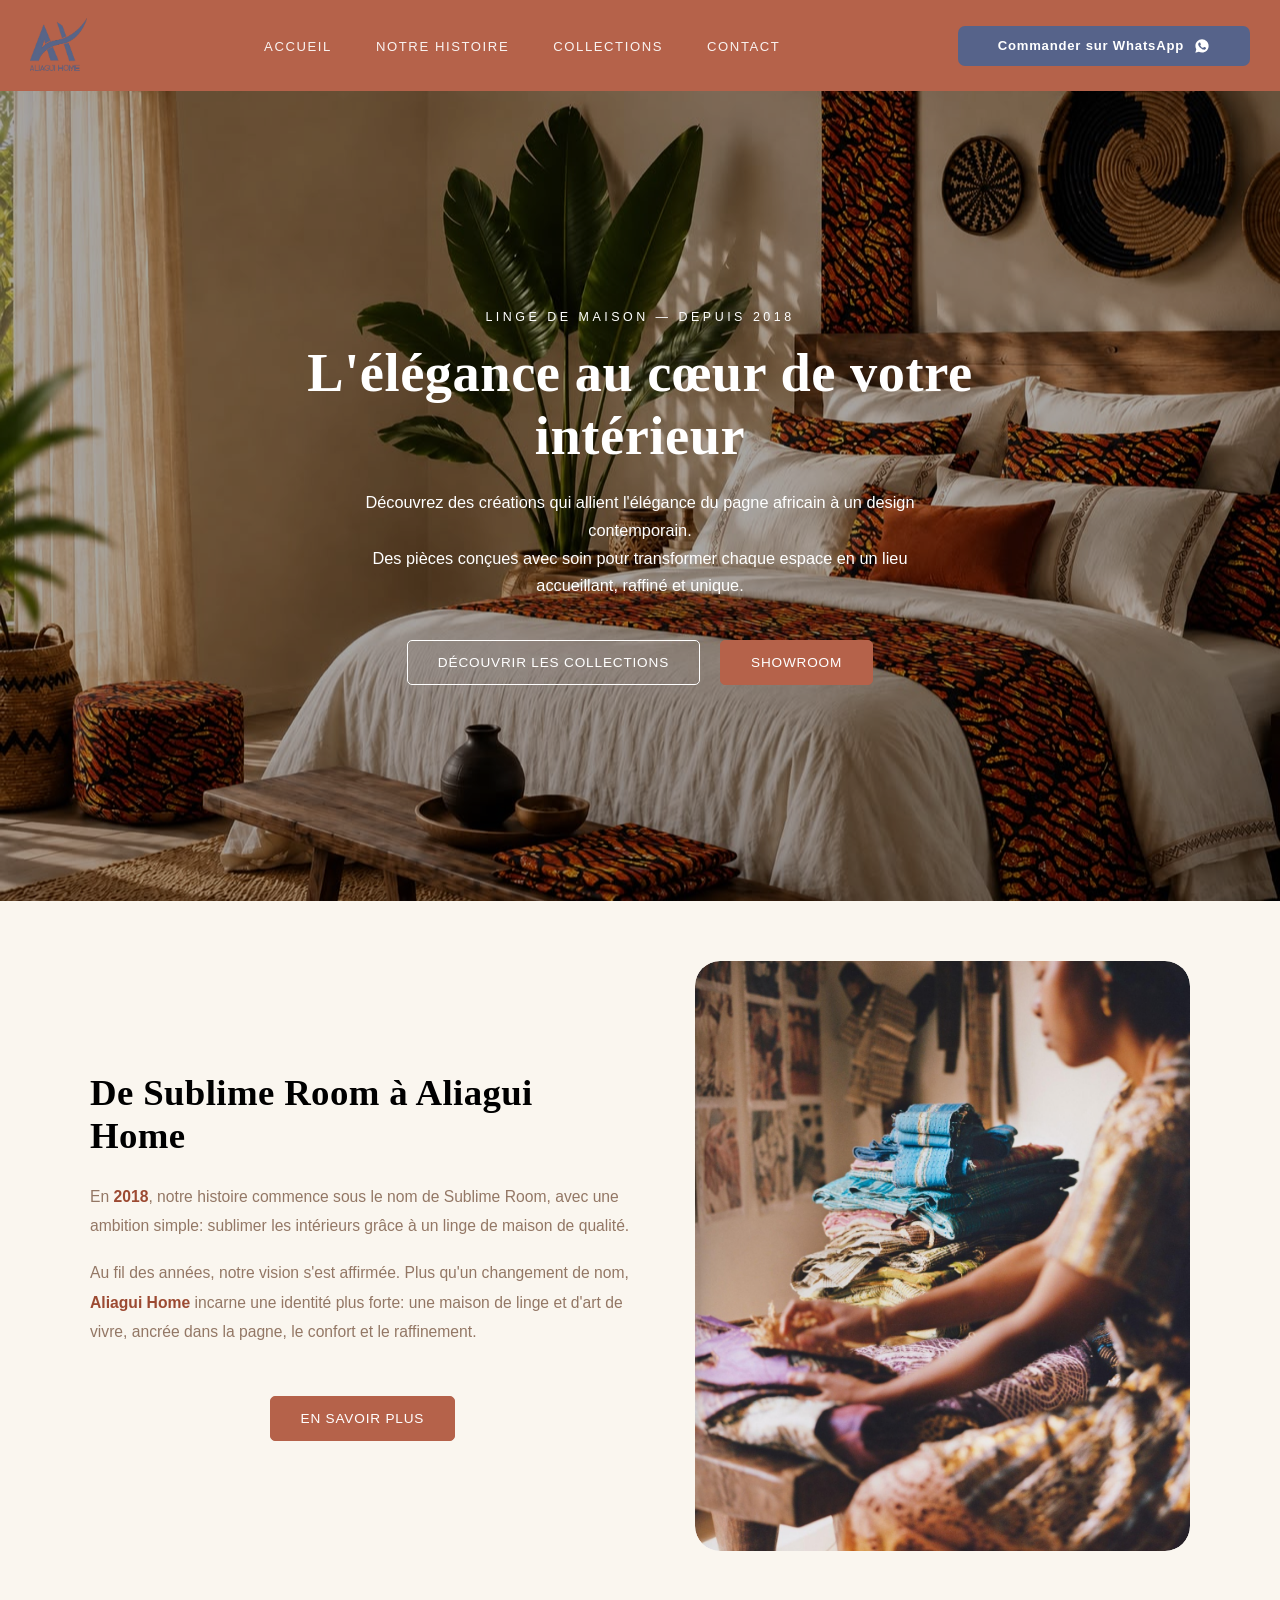
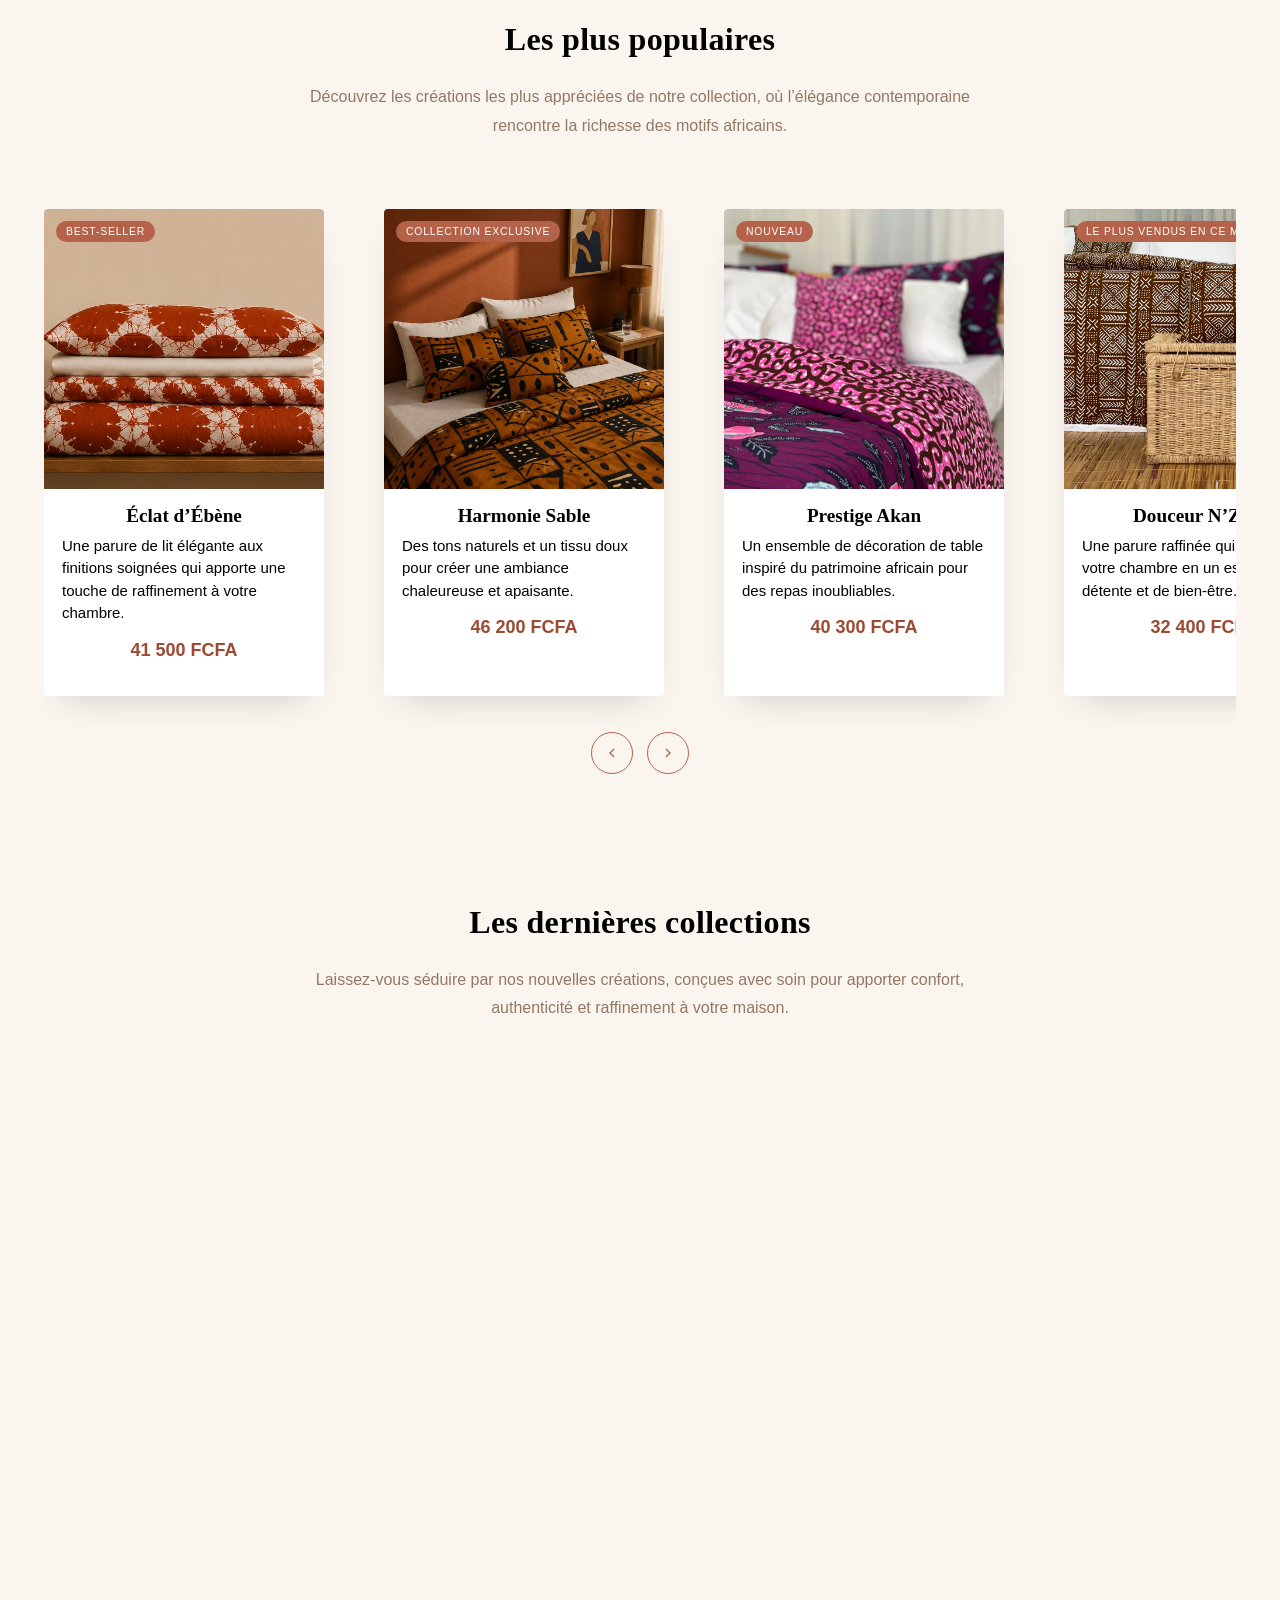
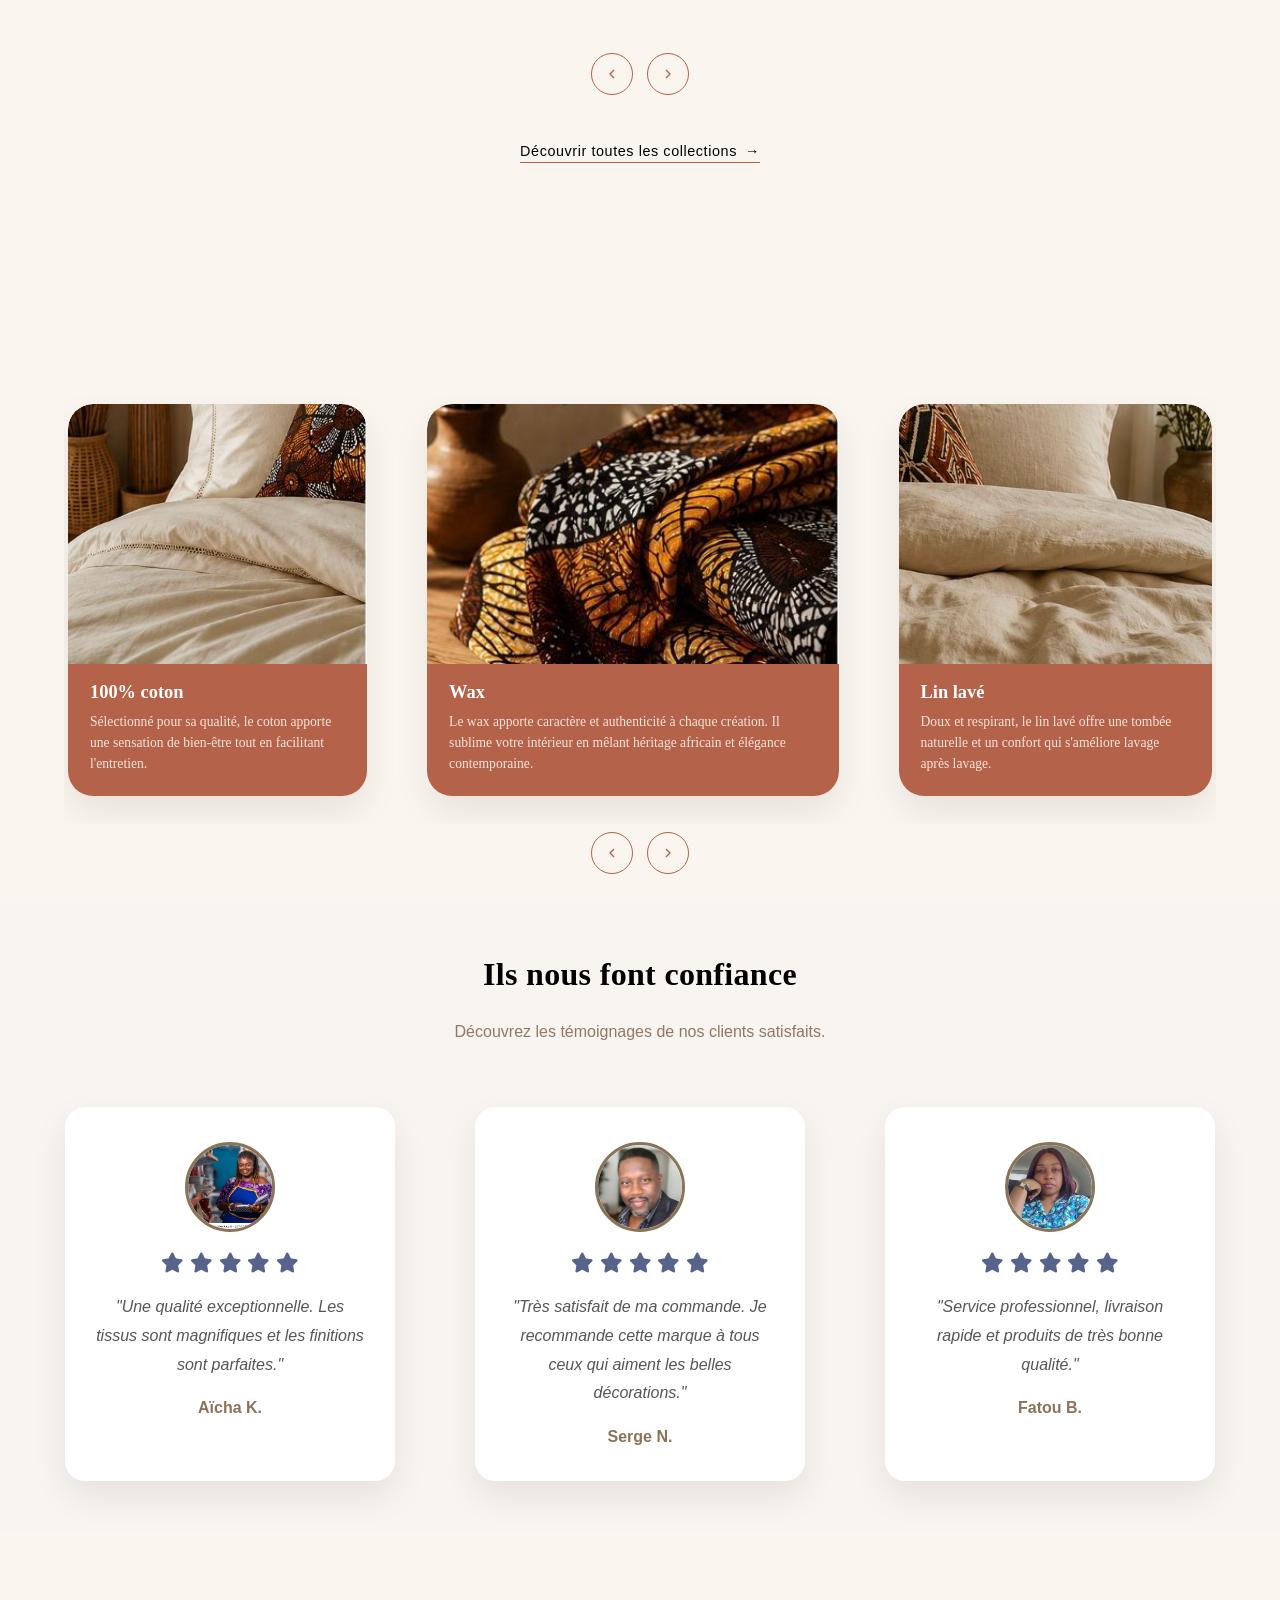
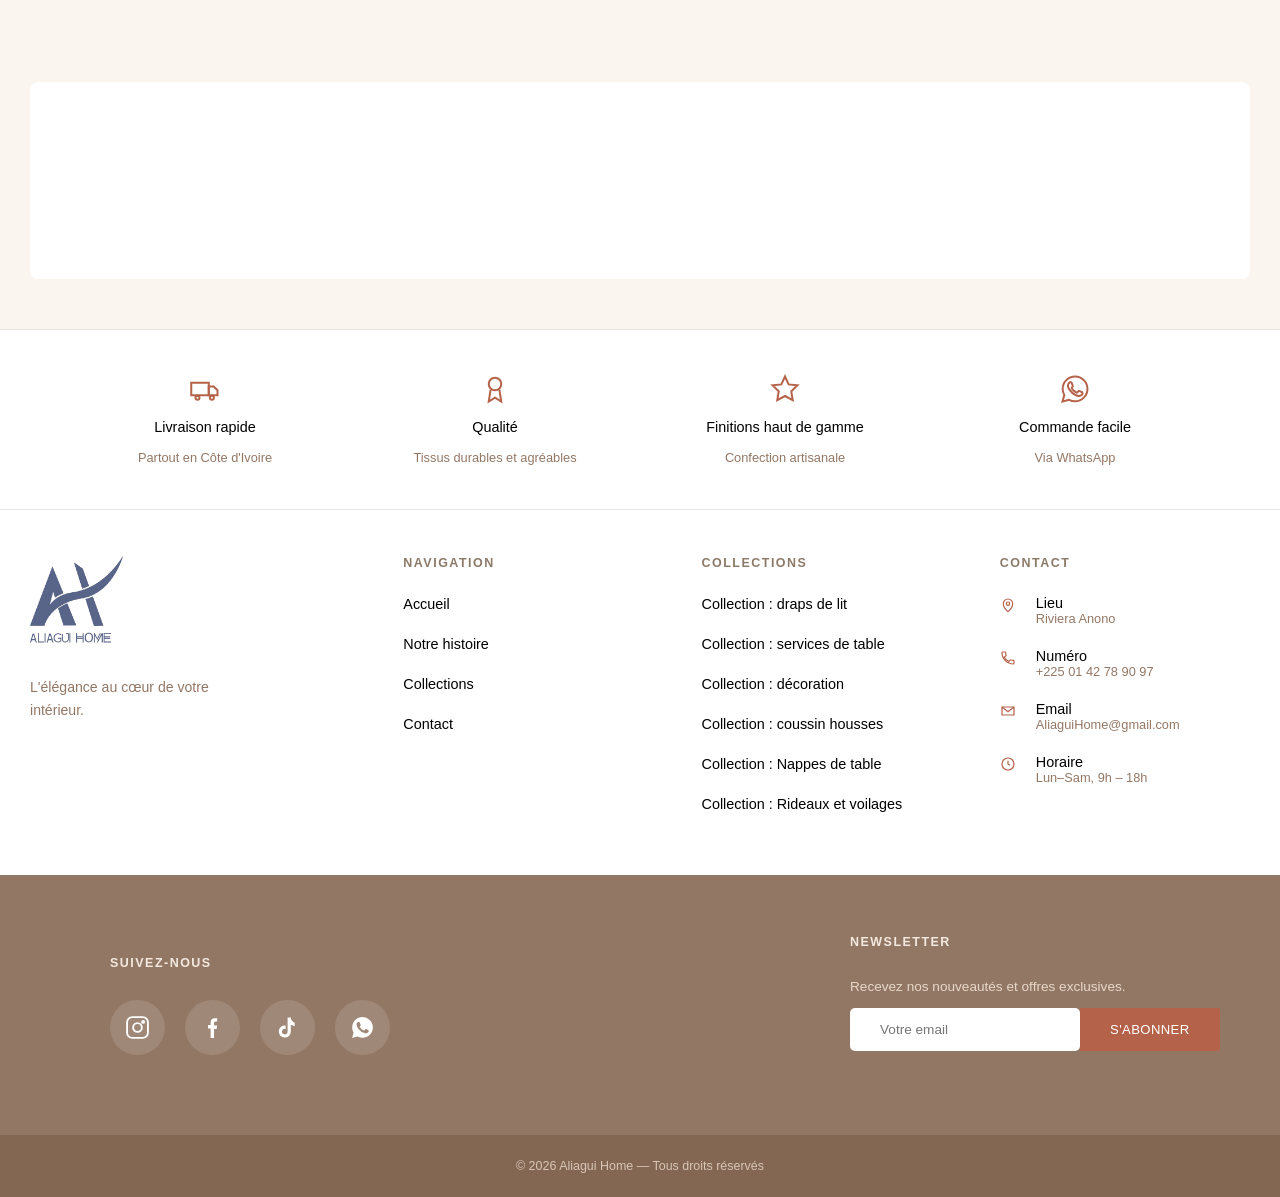
==== commit 3eb97b4a: "modification compléte du site vitrine" ====
--- a/accueil.html
+++ b/accueil.html
@@ -7,21 +7,27 @@
 <link rel="preconnect" href="https://fonts.googleapis.com">
 <link rel="preconnect" href="https://fonts.gstatic.com" crossorigin>
 <link href="https://fonts.googleapis.com/css2?family=Cormorant+Garamond:ital,wght@0,400;0,500;0,600;1,400&family=Jost:wght@300;400;500;600&display=swap" rel="stylesheet">
-
-<link rel="stylesheet" href="style.css">
+<link rel="stylesheet" href="https://cdnjs.cloudflare.com/ajax/libs/font-awesome/6.7.2/css/all.min.css">
+
+<link rel="stylesheet" href="css/base.css">
+<link rel="stylesheet" href="css/header.css">
+<link rel="stylesheet" href="css/footer.css">
+<link rel="stylesheet" href="css/accueil.css">
 
 </head>
 <body>
 
 <header id="siteHeader">
   <div class="header-inner">
-    <a href="#top" class="logo">Aliagui Home</a>
+    <a href="#top" class="logo">
+      <img src="image/logo-bleu.png" alt="Aliagui Home">
+    </a>
 
     <nav id="mainNav">
       <ul>
         <li><a href="accueil.html">Accueil</a></li>
-        <li><a href="histoire.html">Notre histoire</a></li>
-        <li><a href="collections.html">Collection</a></li>
+        <li><a href="notre-histoire.html">Notre histoire</a></li>
+        <li><a href="collections.html">Collections</a></li>
         <li><a href="contact.html">Contact</a></li>
         <li class="mobile-only-cta">
           <a class="header-cta" href="https://wa.me/2250142789097" target="_blank" rel="noopener" data-social="WhatsApp">
@@ -61,60 +67,379 @@
       <h2>De Sublime Room à Aliagui Home</h2>
       <p>En <strong>2018</strong>, notre histoire commence sous le nom de Sublime Room, avec une ambition simple: sublimer les intérieurs grâce à un linge de maison de qualité.</p>
       <p>Au fil des années, notre vision s'est affirmée. Plus qu'un changement de nom, <strong>Aliagui Home</strong> incarne une identité plus forte: une maison de linge et d'art de vivre, ancrée dans la pagne, le confort et le raffinement.</p>
-      <a href="histoire.html" class="btn btn-filled">En savoir plus</a>
-    </div>
-    <div class="history-img reveal reveal-delay-2">
-      <span class="tag">Aliagui Home, depuis 2018</span>
+      
+      <a href="notre-histoire.html" class="btn btn-filled">En savoir plus</a>
+    </div>
+<div class="history-image">
+    <img src="image/histoire.jpeg" alt="De Sublime Room à Aliagui Home">
+</div>
     </div>
   </div>
 </section>
+
+<section class="bestsellers" id="bestsellers">
+  <div class="section-head reveal">
+    <h2>Les plus populaires </h2>
+    <p>Découvrez les créations les plus appréciées de notre collection, où l’élégance contemporaine rencontre la richesse des motifs africains.</p>
+  </div>
+  <div class="carousel-wrap">
+    <div class="carousel-track" id="bestsellersTrack">
+      <div class="bs-card reveal">
+
+    <div class="bs-img">
+        <img src="image/image_collections - Copie.jpeg" alt="Eclat d'ébène">
+        <span class="badge">Best-seller</span>
+    </div>
+
+    <div class="bs-body">
+        <h4>Éclat d’Ébène</h4>
+        <p class="description">
+          Une parure de lit élégante aux finitions soignées qui apporte une touche de raffinement à votre chambre.
+  </p>
+    <span class="price">41 500 FCFA</span>
+
+    </div>
+
+</div>
+      
+    <div class="bs-card reveal">
+
+    <div class="bs-img">
+        <img src="image/pagne_marron.jpeg" alt="Harmonie Sable">
+        <span class="badge">collection exclusive</span>
+    </div>
+
+    <div class="bs-body">
+        <h4> Harmonie Sable</h4>
+         <p class="description">
+         Des tons naturels et un tissu doux pour créer une ambiance chaleureuse et apaisante.
+  </p>
+        <span class="price">46 200 FCFA</span>
+    </div>
+
+</div>
+     <div class="bs-card reveal">
+
+    <div class="bs-img">
+        <img src="image/aimerez3.jpeg" alt="Prestige Akan">
+        <span class="badge">nouveau</span>
+    </div>
+
+    <div class="bs-body">
+        <h4>Prestige Akan</h4>
+          <p class="description">
+         Un ensemble de décoration de table inspiré du patrimoine africain pour des repas inoubliables.
+  </p>
+        <span class="price">40 300 FCFA</span>
+    </div>
+
+</div>
+ <div class="bs-card reveal">
+
+    <div class="bs-img">
+        <img src="image/aimerez7.jpeg" alt=" Douceur N’Zassa">
+        <span class="badge">Le plus vendus en ce moment</span>
+    </div>
+
+    <div class="bs-body">
+        <h4> Douceur N’Zassa</h4>
+         <p class="description">
+        Une parure raffinée qui transforme votre chambre en un espace de détente et de bien-être.
+  </p>
+        <span class="price">32 400 FCFA</span>
+    </div>
+
+</div>
+     <div class="bs-card reveal">
+
+    <div class="bs-img">
+        <img src="image/pagne4.jpeg" alt="Royal Indigo">
+        <span class="badge">nouveau</span>
+    </div>
+
+    <div class="bs-body">
+        <h4>Royal Indigo</h4>
+        <p class="description">
+          Une collection haut de gamme mêlant confort, élégance et motifs africains contemporains.
+  </p>
+        <span class="price">39 900 FCFA</span>
+    </div>
+
+</div>
+  <div class="bs-card reveal">
+
+    <div class="bs-img">
+        <img src="image/service de tbale autre.jpg.jpeg" alt="Élégance de Table">
+        <span class="badge">nouveau</span>
+    </div>
+
+    <div class="bs-body">
+        <h4>Élégance de Table</h4>
+        <p class="description">
+         Un service de table chic conçu pour embellir vos repas du quotidien comme vos réceptions.
+  </p>
+        <span class="price">29 900 FCFA</span>
+    </div>
+
+</div>
+
+  <div class="bs-card reveal">
+
+    <div class="bs-img">
+        <img src="image/713484324_1402554621900507_8804955900823046826_n.jpg" alt=" Signature Aliagui Luxe">
+        <span class="badge">nouveau</span>
+    </div>
+
+    <div class="bs-body">
+        <h4> Signature Aliagui Luxe</h4>
+        <p class="description">
+          Une création exclusive qui célèbre l’art africain à travers des textiles de qualité supérieure.
+  </p>
+        <span class="price">49 400 FCFA</span>
+      
+    </div>
+
+</div>
+
+    </div>
+    <div class="carousel-nav">
+      <button class="carousel-btn" id="bestsellersPrev" aria-label="Précédent">
+        <svg width="16" height="16" viewBox="0 0 24 24" fill="none" stroke="currentColor" stroke-width="2"><path d="M15 18l-6-6 6-6"/></svg>
+      </button>
+      <button class="carousel-btn" id="bestsellersNext" aria-label="Suivant">
+        <svg width="16" height="16" viewBox="0 0 24 24" fill="none" stroke="currentColor" stroke-width="2"><path d="M9 18l6-6-6-6"/></svg>
+      </button>
+    </div>
+  </div>
+</section>
+
 
 <section class="collections" id="collections">
   <div class="section-head reveal">
     <h2>Les dernières collections</h2>
-    <p>Découvrez nos collections de linge de maison pensées pour apporter chaleur, caractère et raffinement à chaque espace de vie.</p>
-  </div>
+    <p>
+      Laissez-vous séduire par nos nouvelles créations, conçues avec soin pour apporter confort, authenticité et raffinement à votre maison.
+    </p>
+  </div>
+
   <div class="carousel-wrap">
     <div class="carousel-track" id="collectionsTrack">
+
+      <!-- Carte 1 -->
       <div class="collection-card reveal reveal-delay-1">
-        <div class="collection-img"></div>
-        <div class="collection-body">
-          <h3>Draps de lit en pagne</h3>
-          <a href="#" class="collection-link">Voir plus <span class="arrow">→</span></a>
-        </div>
-      </div>
+        <img src="image/aimerez1.jpeg" alt="Oasis" class="collection-img">
+
+        <div class="collection-body">
+         <h3>Oasis</h3>
+            <p class="collection-desc">
+               Des teintes douces pour une ambiance apaisante.
+         </p>
+  <a href="detail.html#vous-aimerez-aussi" class="collection-link">
+    Voir plus <span class="arrow">→</span>
+  </a>
+</div>
+      </div>
+
+      <!-- Carte 2 -->
       <div class="collection-card reveal reveal-delay-2">
-        <div class="collection-img b"></div>
-        <div class="collection-body">
-          <h3>Décoration et services de table</h3>
-          <a href="#" class="collection-link">Voir plus <span class="arrow">→</span></a>
-        </div>
-      </div>
-      <div class="collection-card reveal reveal-delay-3">
-        <div class="collection-img" style="background:linear-gradient(135deg,#A68D6F,#6B5643);"></div>
-        <div class="collection-body">
-          <h3>Nappes et chemins de table</h3>
-          <a href="#" class="collection-link">Voir plus <span class="arrow">→</span></a>
-        </div>
-      </div>
+        <img src="image/aimerez10.jpeg" alt="Azur" class="collection-img">
+
+        <div class="collection-body">
+          <h3>Azur</h3>
+          <p class="collection-desc">
+    Des motifs uniques pour votre intérieur.
+  </p>
+           <a href="detail.html#vous-aimerez-aussi" class="collection-link">
+    Voir plus <span class="arrow">→</span>
+  </a>
+        </div>
+      </div>
+
+      <!-- Carte 3 -->
+      <div class="collection-card reveal reveal-delay-3">
+        <img src="image/aimerez9.jpeg" alt="Mosaique" class="collection-img">
+
+        <div class="collection-body">
+          <h3>Mosaique</h3>
+          <p class="collection-desc">
+    Des motifs uniques qui embellissent votre intérieur
+  </p>
+           <a href="detail.html#vous-aimerez-aussi" class="collection-link">
+    Voir plus <span class="arrow">→</span>
+  </a>
+        </div>
+      </div>
+
+      <!-- Carte 4 -->
       <div class="collection-card reveal">
-        <div class="collection-img b" style="background:linear-gradient(135deg,#93826D,#584736);"></div>
-        <div class="collection-body">
-          <h3>Coussin et accessoires</h3>
-          <a href="#" class="collection-link">Voir plus <span class="arrow">→</span></a>
-        </div>
-      </div>
-    </div>
+        <img src="image/aimerez12.jpeg" alt="Teranga" class="collection-img">
+
+        <div class="collection-body">
+          <h3>Teranga</h3>
+           <p class="collection-desc">
+   Chaleur, confort et inspiration africaine.
+  </p>
+           <a href="detail.html#vous-aimerez-aussi" class="collection-link">
+    Voir plus <span class="arrow">→</span>
+  </a>
+        </div>
+      </div>
+
+      <!-- Carte 5 -->
+      <div class="collection-card reveal reveal-delay-3">
+        <img src="image/COLLECTION1.jpeg" alt="collection Signature" class="collection-img">
+
+        <div class="collection-body">
+          <h3>collection Signature</h3>
+              <p class="collection-desc">
+   Notre sélection exclusive au style raffiné.
+  </p>
+    <a href="detail.html#vous-aimerez-aussi" class="collection-link">
+    Voir plus <span class="arrow">→</span>
+  </a>
+        </div>
+      </div>
+
+      <!-- Carte 6 -->
+      <div class="collection-card reveal reveal-delay-3">
+        <img src="image/LIT9.jpeg" alt="Emeraude" class="collection-img">
+
+        <div class="collection-body">
+          <h3>Emeraude</h3>
+              <p class="collection-desc">
+   Des couleurs profondes pour un intérieur chic.
+  </p>
+           <a href="detail.html#vous-aimerez-aussi" class="collection-link">
+    Voir plus <span class="arrow">→</span>
+  </a>
+        </div>
+      </div>
+
+      <!-- Carte 7 -->
+      <div class="collection-card reveal reveal-delay-3">
+        <img src="image/LIT8.jpeg" alt="marbre" class="collection-img">
+
+        <div class="collection-body">
+          <h3>Marbre</h3>
+              <p class="collection-desc">
+   Un design moderne inspiré de la pierre naturelle.
+  </p>
+           <a href="detail.html#vous-aimerez-aussi" class="collection-link">
+    Voir plus <span class="arrow">→</span>
+  </a>
+        </div>
+      </div>
+
+      <!-- Carte 8 -->
+      <div class="collection-card reveal reveal-delay-3">
+        <img src="image/LIT7.jpeg" alt="Savana" class="collection-img">
+
+        <div class="collection-body">
+          <h3>Savana</h3>
+              <p class="collection-desc">
+   Une collection aux tons naturels et chaleureux.
+  </p>
+           <a href="detail.html#vous-aimerez-aussi" class="collection-link">
+    Voir plus <span class="arrow">→</span>
+  </a>
+        </div>
+      </div>
+
+      <!-- Carte 7 -->
+      <div class="collection-card reveal reveal-delay-3">
+        <img src="image/COUVERT1.jpeg" alt="Eclat rouge" class="collection-img">
+
+        <div class="collection-body">
+          <h3>Eclat rouge</h3>
+              <p class="collection-desc">
+   Des couleurs intenses qui attirent le regard.
+  </p>
+           <a href="detail.html#vous-aimerez-aussi" class="collection-link">
+    Voir plus <span class="arrow">→</span>
+  </a>
+        </div>
+      </div>
+
+      <!-- Carte 8 -->
+      <div class="collection-card reveal reveal-delay-3">
+        <img src="image/LIT6.jpeg" alt="Kuba prestige" class="collection-img">
+
+        <div class="collection-body">
+          <h3>Kuba prestige</h3>
+              <p class="collection-desc">
+  L'élégance du patrimoine africain revisitée.
+  </p>
+          <a href="detail.html#vous-aimerez-aussi" class="collection-link">
+    Voir plus <span class="arrow">→</span>
+  </a>
+        </div>
+      </div>
+
+      <!-- Carte 9 -->
+      <div class="collection-card reveal reveal-delay-3">
+        <img src="image/LIT5.jpeg" alt="Wax harmonie" class="collection-img">
+
+        <div class="collection-body">
+          <h3>Wax harmonie</h3>
+              <p class="collection-desc">
+   Des imprimés wax pour une décoration authentique.
+  </p>
+           <a href="detail.html#vous-aimerez-aussi" class="collection-link">
+    Voir plus <span class="arrow">→</span>
+  </a>
+        </div>
+      </div>
+
+      <!-- Carte 10 -->
+      <div class="collection-card reveal reveal-delay-3">
+        <img src="image/TABLE2.jpeg" alt="Table élégance" class="collection-img">
+
+        <div class="collection-body">
+          <h3>Table élégance</h3>
+              <p class="collection-desc">
+  Sublimez vos repas avec style et raffinement.
+  </p>
+           <a href="detail.html#vous-aimerez-aussi" class="collection-link">
+    Voir plus <span class="arrow">→</span>
+  </a>
+        </div>
+      </div>
+
+      <!-- Carte 11 -->
+      <div class="collection-card reveal reveal-delay-3">
+        <img src="image/LIT3.jpeg" alt="Terre d'Afrique" class="collection-img">
+
+        <div class="collection-body">
+          <h3>Terre d'Afrique</h3>
+                  <p class="collection-desc">
+   Une collection inspirée des richesses africaines.
+  </p>
+       <a href="detail.html#vous-aimerez-aussi" class="collection-link">
+    Voir plus <span class="arrow">→</span>
+  </a>
+          
+        </div>
+      </div>
+    </div>
+
     <div class="carousel-nav">
       <button class="carousel-btn" id="collectionsPrev" aria-label="Précédent">
-        <svg width="16" height="16" viewBox="0 0 24 24" fill="none" stroke="currentColor" stroke-width="2"><path d="M15 18l-6-6 6-6"/></svg>
+        <svg width="16" height="16" viewBox="0 0 24 24" fill="none" stroke="currentColor" stroke-width="2">
+          <path d="M15 18l-6-6 6-6"/>
+        </svg>
       </button>
+
       <button class="carousel-btn" id="collectionsNext" aria-label="Suivant">
-        <svg width="16" height="16" viewBox="0 0 24 24" fill="none" stroke="currentColor" stroke-width="2"><path d="M9 18l6-6-6-6"/></svg>
+        <svg width="16" height="16" viewBox="0 0 24 24" fill="none" stroke="currentColor" stroke-width="2">
+          <path d="M9 18l6-6-6-6"/>
+        </svg>
       </button>
     </div>
   </div>
-  <a href="#" class="all-collections reveal">Découvrir toutes les collections <span class="arrow">→</span></a>
+
+  <a href="collections.html" class="all-collections">
+    Découvrir toutes les collections <span class="arrow">→</span>
+  </a>
 </section>
 
 <section class="materials" id="matieres">
@@ -125,22 +450,28 @@
   <div class="carousel-wrap">
     <div class="carousel-track" id="materialsTrack">
       <div class="mat-card reveal reveal-delay-1">
-        <div class="mat-img" style="background:linear-gradient(135deg,#C9BBA5,#9C8570);"></div>
+        <div class="mat-img">
+    <img src="image/image_matieres1.jpeg" alt="100% coton">
+</div>
         <div class="mat-caption">
           <h4>100% coton</h4>
           <p>Sélectionné pour sa qualité, le coton apporte une sensation de bien-être tout en facilitant l'entretien.</p>
         </div>
       </div>
       <div class="mat-card reveal reveal-delay-2">
-        <div class="mat-img" style="background:linear-gradient(135deg,#8B7358,#5F4E3D);"></div>
+        <div class="mat-img">
+    <img src="image/image_matiere2.jpeg" alt="Wax">
+</div>
         <div class="mat-caption">
           <h4>Wax</h4>
           <p>Le wax apporte caractère et authenticité à chaque création. Il sublime votre intérieur en mêlant héritage africain et élégance contemporaine.</p>
         </div>
       </div>
       <div class="mat-card reveal reveal-delay-3">
-        <div class="mat-img" style="background:linear-gradient(135deg,#B29A7C,#7C6650);"></div>
-        <div class="mat-caption">
+       <div class="mat-img">
+    <img src="image/image_matiere3.jpeg" alt="Lin lavé">
+       </div>        
+       <div class="mat-caption">
           <h4>Lin lavé</h4>
           <p>Doux et respirant, le lin lavé offre une tombée naturelle et un confort qui s'améliore lavage après lavage.</p>
         </div>
@@ -157,29 +488,72 @@
   </div>
 </section>
 
-<section class="bestsellers" id="bestsellers">
-  <div class="section-head reveal">
-    <h2>Best sellers</h2>
-    <p>Les pièces préférées de nos clients — faites défiler pour tout découvrir.</p>
-  </div>
-  <div class="carousel-wrap">
-    <div class="carousel-track" id="bestsellersTrack">
-      <div class="bs-card reveal"><div class="bs-img" style="background:linear-gradient(135deg,#9C8570,#7C6650);"><span class="badge">Best-seller</span></div><div class="bs-body"><h4>Parure de lit "Anono"</h4><span class="price">45 000 FCFA</span></div></div>
-      <div class="bs-card reveal reveal-delay-1"><div class="bs-img" style="background:linear-gradient(135deg,#8B7358,#5F4E3D);"><span class="badge">Nouveau</span></div><div class="bs-body"><h4>Nappe brodée "Riviera"</h4><span class="price">32 000 FCFA</span></div></div>
-      <div class="bs-card reveal reveal-delay-2"><div class="bs-img" style="background:linear-gradient(135deg,#A68D6F,#6B5643);"></div><div class="bs-body"><h4>Set de table pagne</h4><span class="price">18 000 FCFA</span></div></div>
-      <div class="bs-card reveal reveal-delay-3"><div class="bs-img" style="background:linear-gradient(135deg,#93826D,#584736);"><span class="badge">Best-seller</span></div><div class="bs-body"><h4>Housse de couette "Kora"</h4><span class="price">52 000 FCFA</span></div></div>
-      <div class="bs-card reveal"><div class="bs-img" style="background:linear-gradient(135deg,#B29A7C,#7C6650);"></div><div class="bs-body"><h4>Serviettes éponge (x4)</h4><span class="price">22 000 FCFA</span></div></div>
-      <div class="bs-card reveal reveal-delay-1"><div class="bs-img" style="background:linear-gradient(135deg,#9C8570,#5F4E3D);"><span class="badge">Nouveau</span></div><div class="bs-body"><h4>Chemin de table pagne</h4><span class="price">15 000 FCFA</span></div></div>
-    </div>
-    <div class="carousel-nav">
-      <button class="carousel-btn" id="bestsellersPrev" aria-label="Précédent">
-        <svg width="16" height="16" viewBox="0 0 24 24" fill="none" stroke="currentColor" stroke-width="2"><path d="M15 18l-6-6 6-6"/></svg>
-      </button>
-      <button class="carousel-btn" id="bestsellersNext" aria-label="Suivant">
-        <svg width="16" height="16" viewBox="0 0 24 24" fill="none" stroke="currentColor" stroke-width="2"><path d="M9 18l6-6-6-6"/></svg>
-      </button>
-    </div>
-  </div>
+<section class="testimonials" id="avis">
+    <div class="section-head reveal">
+        <h2>Ils nous font confiance</h2>
+        <p>Découvrez les témoignages de nos clients satisfaits.</p>
+    </div>
+
+    <div class="testimonial-slider">
+
+        <div class="testimonial-card reveal">
+            <img src="image/temoingnage1.webp" alt="Client 1" class="client-photo">
+
+            <div class="stars">
+                <i class="fa-solid fa-star"></i>
+                <i class="fa-solid fa-star"></i>
+                <i class="fa-solid fa-star"></i>
+                <i class="fa-solid fa-star"></i>
+                <i class="fa-solid fa-star"></i>
+            </div>
+
+            <p>
+                "Une qualité exceptionnelle. Les tissus sont magnifiques et les
+                finitions sont parfaites."
+            </p>
+
+            <h4>Aïcha K.</h4>
+        </div>
+
+        <div class="testimonial-card reveal">
+            <img src="image/temoignage3.jpg" alt="Client 2" class="client-photo">
+
+            <div class="stars">
+                <i class="fa-solid fa-star"></i>
+                <i class="fa-solid fa-star"></i>
+                <i class="fa-solid fa-star"></i>
+                <i class="fa-solid fa-star"></i>
+                <i class="fa-solid fa-star"></i>
+            </div>
+
+            <p>
+                "Très satisfait de ma commande. Je recommande cette marque à
+                tous ceux qui aiment les belles décorations."
+            </p>
+
+            <h4>Serge N.</h4>
+        </div>
+
+        <div class="testimonial-card reveal">
+            <img src="image/temoignage4.jpg" alt="Client 3" class="client-photo">
+
+            <div class="stars">
+                <i class="fa-solid fa-star"></i>
+                <i class="fa-solid fa-star"></i>
+                <i class="fa-solid fa-star"></i>
+                <i class="fa-solid fa-star"></i>
+                <i class="fa-solid fa-star"></i>
+            </div>
+
+            <p>
+                "Service professionnel, livraison rapide et produits de très
+                bonne qualité."
+            </p>
+
+            <h4>Fatou B.</h4>
+        </div>
+
+    </div>
 </section>
 
 <section class="contact" id="contact">
@@ -236,17 +610,20 @@
   </div>
 </section>
 
+
 <footer>
   <div class="footer-top">
     <div class="footer-brand reveal">
-      <span class="logo">Aliagui Home</span>
+      <a href="#top" class="logo">
+    <img src="image/logo-bleu.png" alt="Aliagui Home">
+</a>
       <p>L'élégance au cœur de votre intérieur.</p>
     </div>
     <div class="footer-col reveal reveal-delay-1">
       <h5>Navigation</h5>
       <ul>
         <li><a href="accueil.html">Accueil</a></li>
-        <li><a href="histoire.html">Notre histoire</a></li>
+        <li><a href="notre-histoire.html">Notre histoire</a></li>
         <li><a href="collections.html">Collections</a></li>
         <li><a href="contact.html">Contact</a></li>
       </ul>
@@ -257,6 +634,9 @@
         <li><a href="collections.html#collections">Collection : draps de lit</a></li>
         <li><a href="collections.html#collections">Collection : services de table</a></li>
         <li><a href="collections.html#collections">Collection : décoration</a></li>
+        <li><a href="collections.html#collections">Collection : coussin housses</a></li>
+        <li><a href="collections.html#collections">Collection : Nappes de table</a></li>
+        <li><a href="collections.html#collections">Collection : Rideaux et voilages</a></li>
       </ul>
     </div>
     <div class="footer-col reveal reveal-delay-3">
@@ -287,13 +667,13 @@
       <div class="socials">
         <h5>Suivez-nous</h5>
         <div class="social-icons">
-          <a href="https://instagram.com/aliaguihome" target="_blank" rel="noopener" aria-label="Instagram" data-social="Instagram">
+          <a href="https://www.instagram.com/sublimeroomci?igsh=MmUyazBmeTF2NXh2" target="_blank" rel="noopener" aria-label="Instagram" data-social="Instagram">
             <svg viewBox="0 0 24 24" fill="none" stroke="currentColor" stroke-width="1.8"><rect x="2" y="2" width="20" height="20" rx="5"/><circle cx="12" cy="12" r="4.2"/><circle cx="17.4" cy="6.6" r="1"/></svg>
           </a>
-          <a href="https://facebook.com/aliaguihome" target="_blank" rel="noopener" aria-label="Facebook" data-social="Facebook">
+          <a href="https://www.facebook.com/share/1EQb1m7j7T/?mibextid=wwXIfr" target="_blank" rel="noopener" aria-label="Facebook" data-social="Facebook">
             <svg viewBox="0 0 24 24" fill="currentColor"><path d="M13.5 22v-8.5H16l.4-3.4h-2.9V8c0-.99.28-1.66 1.7-1.66H16.5V3.3c-.28-.04-1.24-.12-2.36-.12-2.34 0-3.94 1.43-3.94 4.04v2.28H7.7v3.4h2.5V22z"/></svg>
           </a>
-          <a href="https://tiktok.com/@aliaguihome" target="_blank" rel="noopener" aria-label="TikTok" data-social="TikTok">
+          <a href="https://www.tiktok.com/@sublimeroom?_r=1&_t=ZS-97yz165ZXM1" target="_blank" rel="noopener" aria-label="TikTok" data-social="TikTok">
             <svg viewBox="0 0 24 24" fill="currentColor"><path d="M16.6 5.82c-.9-.85-1.4-2.03-1.4-3.32h-3.1v13.4a2.7 2.7 0 1 1-1.9-2.58v-3.15a5.8 5.8 0 1 0 5 5.75V9.4a6.9 6.9 0 0 0 3.7 1.07V7.4a4.2 4.2 0 0 1-2.3-1.58z"/></svg>
           </a>
           <a href="https://wa.me/2250142789097" target="_blank" rel="noopener" aria-label="WhatsApp" data-social="WhatsApp">
--- a/css/base.css
+++ b/css/base.css
@@ -0,0 +1,138 @@
+/* ==========================================================================
+   BASE.CSS — Variables, réinitialisation, éléments génériques (boutons,
+   animations "reveal", toast). Importé sur TOUTES les pages, en premier.
+   ========================================================================== */
+
+:root{
+    --terracotta: #B5624A;
+    --terracotta-dark: #9C4A32;
+    --terracotta-light: #D98868;
+    --cream: #FAF6EF;
+    --cream-2: #FFFFFF;
+    --ink: black;
+    --muted: #937765;
+    --taupe: #8C7A68;
+    --footer-brown: #937765;
+    --footer-brown-dark: #846753;
+    --navy: #56638A;
+    --line: rgba(43,36,32,0.12);
+  }
+
+  *{
+    margin:0;
+    padding:0;
+    box-sizing:border-box;}
+
+  html{
+    scroll-behavior:smooth;}
+
+  body{
+    font-family:'Playfair display', sans-serif;
+    color:var(--ink);
+    background:var(--cream);
+    overflow-x:hidden;
+  }
+
+  h1,h2,h3{
+    font-family:'playfair display', serif;
+    font-weight:600;
+    letter-spacing:0.01em;
+  }
+  a{
+    text-decoration:none;
+    color:var(--cream-2);}
+
+  img{
+    max-width:100%;
+    display:block;}
+    
+  button{
+    font-family:inherit;
+    cursor:pointer;
+    border:none;
+    background:none;}
+
+  ul{list-style:none;}
+
+  .reveal{
+    opacity:0;
+    transform:translateY(28px);
+    transition:opacity 0.8s ease, transform 0.8s ease;
+  }
+  .reveal.is-visible{
+    opacity:1;
+    transform:translateY(0);
+  }
+  .reveal-delay-1{transition-delay:0.12s;}
+  .reveal-delay-2{transition-delay:0.24s;}
+  .reveal-delay-3{transition-delay:0.36s;}
+
+
+  /* Boutons génériques (hero, CTA divers) */
+  .btn{
+    padding:14px 30px;
+    border-radius:5px;
+    font-size:0.85rem;
+    letter-spacing:0.06em;
+    text-transform:uppercase;
+    transition:all 0.3s cubic-bezier(0.4,0,0.2,1);
+    display:inline-block;
+  }
+  .btn-outline{
+    border:1.5px solid var(--terracotta);
+    color:var(--terracotta);
+  }
+  .btn-outline:hover{
+    background:var(--terracotta);
+    color:#fff;
+    transform:translateY(-2px);
+  }
+  .btn-light{
+    background:transparent;
+    border:1.5px solid #fff;
+    color:#fff;
+  }
+  .btn-light:hover{
+    background: #fff;
+    color: var(--ink);
+    transform:translateY(-2px);
+    box-shadow:0 10px 22px rgba(43,36,32,0.12);
+  }
+  .btn-filled{
+    background:var(--terracotta);
+    color:#fff;
+    border:1.5px solid var(--terracotta);
+    
+  }
+  .btn-filled:hover{
+    background:var(--terracotta-dark);
+    border-color:var(--terracotta-dark);
+    transform:translateY(-2px);
+    box-shadow:0 10px 22px rgba(181,88,60,0.3);
+  }
+
+  /* toast pour les clics sur les réseaux sociaux */
+  .toast{
+    position:fixed;
+    bottom:24px;
+    left:50%;
+    transform:translateX(-50%) translateY(20px);
+    background:var(--ink);
+    color:#fff;
+    padding:12px 22px;
+    border-radius:30px;
+    font-size:0.85rem;
+    opacity:0;
+    pointer-events:none;
+    transition:all 0.35s ease;
+    z-index:999;
+  }
+  .toast.show{
+    opacity:1;
+    transform:translateX(-50%) translateY(0);
+  }
+
+  @media (prefers-reduced-motion: reduce){
+    *{animation:none; transition:none ;}
+    .reveal{opacity:1; transform:none;}
+  }
--- a/css/header.css
+++ b/css/header.css
@@ -0,0 +1,170 @@
+/* ==========================================================================
+   HEADER.CSS — En-tête, logo, navigation desktop + menu mobile (hamburger)
+   ========================================================================== */
+
+  /* ===== HEADER ===== */
+  header{
+    position:sticky;
+    top:0;
+    z-index:100;
+    background:var(--terracotta);
+    color:var(--cream-2);
+    transition:padding 0.35s ease, box-shadow 0.35s ease;
+    box-shadow:0 2px 0 rgba(0,0,0,0);
+  }
+  
+  header.scrolled{
+    box-shadow:0 6px 18px rgba(0,0,0,0.12);
+  }
+  .header-inner{
+    max-width:1400px;
+    margin:0 auto;
+    display:flex;
+    align-items:center;
+    justify-content:space-between;
+    padding:18px 30px;
+    transition:padding 0.35s ease;
+    position:relative;
+    gap:24px;
+  }
+  header.scrolled .header-inner{padding:12px 32px;}
+  .logo{
+    font-family:'playfair display', serif;
+    font-size:1.7rem;
+    font-style:italic;
+    font-weight:600;
+    color:var(--cream);
+    letter-spacing:0.02em;
+  }
+  .logo img{
+    height: 55px ;
+    width:auto ;
+    display:block;
+}
+  nav a{
+    font-size:0.82rem;
+    letter-spacing:0.12em;
+    text-transform:uppercase;
+    position:relative;
+    padding-bottom:8px;
+    opacity:0.92;
+    transition:opacity 0.25s ease;
+  }
+  nav a::after{
+    content:'';
+    position:absolute;
+    left:0; bottom:0;
+    width:0%;
+    height:1.5px;
+    background:var(--cream-2);
+    transition:width 0.3s ease;
+  }
+  nav a:hover{opacity:1;}
+  nav a:hover::after{width:100%;}
+  .header-cta{
+    display:flex;
+    align-items:center;
+    gap:10px;
+    background:var(--navy);
+    color:var(--cream-2);
+    padding:12px 40px;
+    border-radius:7px;
+    font-size:0.82rem;
+    font-weight:550;
+    letter-spacing:0.06em;
+    transition:transform 0.3s cubic-bezier(0.4,0,0.2,1), box-shadow 0.3s cubic-bezier(0.4,0,0.2,1);
+    white-space:nowrap;
+  }
+  .header-cta:hover{
+    transform:translateY(-2px);
+    box-shadow:0 8px 16px rgba(0,0,0,0.18);
+  }
+  .mobile-only-cta{
+    display:none;}
+
+  /* Hamburger button — mobile only */
+  .hamburger{
+    display:none;
+    flex-direction:column;
+    justify-content:center;
+    align-items:center;
+    gap:5px;
+    width:32px;
+    height:32px;
+    flex-shrink:0;
+  }
+  .hamburger span{
+    display:block;
+    height:3px;
+    background:var(--cream-2);
+    border-radius:8px;
+    transition:transform 0.3s cubic-bezier(0.4,0,0.2,1), opacity 0.3s ease, width 0.3s ease;
+  }
+  .hamburger span:nth-child(1){width:28px;}
+  .hamburger span:nth-child(2){width:28px;}
+  .hamburger span:nth-child(3){width:28px;}
+  .hamburger:hover span{width:28px;}
+  .hamburger.active span:nth-child(1){transform:translateY(7px) rotate(45deg); width:28px;}
+  .hamburger.active span:nth-child(2){opacity:0;}
+  .hamburger.active span:nth-child(3){transform:translateY(-7px) rotate(-45deg); width:28px;}
+
+  /* Desktop nav */
+  nav#mainNav{
+    position:static;}
+    
+  nav#mainNav ul{
+    display:flex;
+    align-items:center;
+    gap:44px;
+  }
+  nav#mainNav ul li a{
+    display:inline-block;
+    padding:0;
+    border-bottom:none;
+  }
+
+
+  /* --- Responsive : menu mobile --- */
+  @media(max-width:900px){
+    .desktop-only-cta{display:none;}
+    .hamburger{display:flex;}
+    .mobile-only-cta{display:block; padding-top:16px;}
+    .mobile-only-cta .header-cta{width:100%; justify-content:center;}
+
+    nav#mainNav{
+      position:absolute;
+      top:100%;
+      left:0;
+      width:100%;
+      background:var(--terracotta-dark);
+      max-height:0;
+      overflow:hidden;
+      transition:max-height 0.45s cubic-bezier(0.4,0,0.2,1);
+      box-shadow:0 14px 28px rgba(0,0,0,0.18);
+    }
+    nav#mainNav.open{max-height:440px;}
+    nav#mainNav ul{
+      flex-direction:column;
+      align-items:center;
+      text-align:center;
+      gap:0;
+      padding:8px 32px 26px;
+    }
+    nav#mainNav ul li{width:100%;}
+    nav#mainNav ul li a{
+      display:block;
+      padding:15px 0;
+      border-bottom:1px solid rgba(255,255,255,0.14);
+      width:100%;
+      text-align:center;
+    }
+    nav#mainNav ul li:last-child a{border-bottom:none;}
+  }
+  @media(max-width:600px){
+    .header-inner{padding:16px 20px;}
+    header.scrolled .header-inner{padding:10px 20px;}
+    .logo{font-size:1.4rem;}
+  }
+  
+
+  
--- a/css/footer.css
+++ b/css/footer.css
@@ -0,0 +1,188 @@
+ /* ===== FOOTER ===== */
+  footer{
+    background:#fff; 
+    color:var(--ink);}
+
+  .footer-top{
+    max-width:1400px;
+    margin:0 auto;
+    padding:46px 30px 40px;
+    display:grid;
+    grid-template-columns:1.3fr 1fr 1fr 1fr;
+    gap:48px;
+  }
+  .footer-brand .logo{
+    display:flex;
+    align-items:center;
+    margin-bottom:30px;
+    text-align: center;
+}
+
+.footer-brand .logo img{
+    height:90px;
+    width:auto;
+    display:block;
+}
+  .footer-brand p{
+    color:var(--muted); 
+    font-size:0.88rem; 
+    line-height:1.6; 
+    max-width:220px;}
+
+  .footer-col h5{
+    font-size:0.78rem;
+    letter-spacing:0.12em;
+    text-transform:uppercase;
+    margin-bottom:25px;
+    color:var(--taupe);
+  }
+  .footer-col ul li{
+    margin-bottom:22px;}
+
+  .footer-col a{
+    font-size:0.9rem;
+    color:var(--ink);
+    position:relative;
+    transition:color 0.2s ease;
+  }
+  .footer-col a:hover{color:var(--terracotta);}
+  .footer-col .with-icon{
+    
+    display:flex;
+    gap:20px;
+    align-items:flex-start;
+  }
+  .footer-col .with-icon svg{
+    width:16px;height:16px;
+    color:var(--terracotta);
+    flex-shrink:0;
+    margin-top:2px;
+  }
+  .footer-col .with-icon div{
+    font-size:0.9rem;}
+
+  .footer-col .with-icon small{
+    color:var(--muted); 
+    display:block; 
+    font-size:0.8rem;}
+
+  .footer-bottom{
+    background:var(--footer-brown);
+    color:#f3e9df;
+  }
+  .footer-bottom-inner{
+    max-width:1200px;
+    margin:0 auto;
+    padding:60px 70px;
+    display:flex;
+    justify-content:space-between;
+    align-items:center;
+    flex-wrap:wrap;
+    gap:40px;
+  }
+  .socials h5, .newsletter h5{
+    font-size:0.78rem;
+    letter-spacing:0.12em;
+    text-transform:uppercase;
+    margin-bottom:30px;
+    color:#f3e9df;
+  }
+  .social-icons{
+    display:flex; 
+    gap:20px;}
+
+  .social-icons a{
+    width:55px;height:55px;
+    border-radius:50%;
+    background:rgba(255,255,255,0.12);
+    display:flex;
+    align-items:center;
+    justify-content:center;
+    transition:all 0.3s cubic-bezier(0.4,0,0.2,1);
+  }
+  .social-icons a:hover{
+    background:var(--terracotta);
+    transform:translateY(-4px);
+  }
+  .social-icons svg{
+    width:25px;
+    height:25px;
+    color:#fff;}
+
+  .newsletter p{
+    font-size:0.85rem; 
+    color:#e6d8c9;
+    margin-bottom:14px; 
+    max-width:280px;}
+    
+  .newsletter-form{
+    display:flex; 
+    max-width:320px;}
+    
+  .newsletter-form input{
+    flex:1;
+    padding: 14px 30px;
+    border:none;
+    font-family:'montserrat', sans-serif;
+    font-size:0.85rem;
+    border-radius:5px;
+    outline:none;
+  }
+  .newsletter-form button{
+    background:var(--terracotta);
+    color:#fff;
+    padding:0 30px;
+    font-size:0.82rem;
+    letter-spacing:0.03em;
+    text-transform:uppercase;
+    border-radius:0 2px 2px 0;
+  }
+  .newsletter-form button:hover{background:var(--terracotta-dark);}
+  
+  .newsletter-msg{
+    font-size:0.78rem;
+    margin-top:10px;
+    color:#fff;
+    opacity:0;
+    transition:opacity 0.3s ease;
+  }
+  .newsletter-msg.show{opacity:1;}
+
+  .copyright{
+    background:var(--footer-brown-dark);
+    text-align:center;
+    padding:24px;
+    font-size:0.78rem;
+    color:#d8c6b6;
+  }
+
+  /* toast for social clicks */
+  .toast{
+    position:fixed;
+    bottom:24px;
+    left:50%;
+    transform:translateX(-50%) translateY(20px);
+    background:var(--ink);
+    color:#fff;
+    padding:12px 22px;
+    border-radius:30px;
+    font-size:0.85rem;
+    opacity:0;
+    pointer-events:none;
+    transition:all 0.35s ease;
+    z-index:999;
+  }
+  .toast.show{
+    opacity:1;
+    transform:translateX(-50%) translateY(0);
+  }
+
+
+  /* --- Responsive --- */
+  @media(max-width:900px){
+    .footer-top{grid-template-columns:1fr 1fr; gap:44px;}
+    .footer-bottom-inner{flex-direction:column; align-items:flex-start;}
+  }
+  @media(max-width:600px){
+    .footer-top{grid-template-columns:1fr; padding:48px 20px 36px;}
+  }
--- a/css/accueil.css
+++ b/css/accueil.css
@@ -0,0 +1,582 @@
+  /* ===== HERO ===== */
+.hero{
+    width: 100%;
+    min-height: 90vh;
+    background-image: url(../image/image_fond.jpeg);
+    background-size: cover;
+    background-position: center;
+    background-repeat: no-repeat;
+
+    display: flex;
+    justify-content: center;
+    align-items: center;
+    text-align: center;
+
+    position: relative;
+    overflow: hidden;
+
+    animation: heroAppear 1.2s ease;
+}
+
+.hero::before{
+    content: "";
+    position: absolute;
+    inset: 0;
+    background: rgba(0, 0, 0, 0.35);
+}
+
+.hero-content{
+    position: relative;
+    z-index: 2;
+    max-width: 800px;
+    padding: 0 20px;
+
+    animation: textAppear 1.4s ease;
+}
+
+@keyframes heroAppear{
+    from{
+        opacity: 0;
+        transform: translateY(30px);
+    }
+    to{
+        opacity: 1;
+        transform: translateY(0);
+    }
+}
+
+@keyframes textAppear{
+    from{
+        opacity: 0;
+        transform: translateY(20px);
+    }
+    to{
+        opacity: 1;
+        transform: translateY(0);
+    }
+}
+
+.hero-inner{
+    position: relative;
+    z-index: 1;
+    max-width: 760px;
+}
+  .eyebrow{
+    font-size:0.78rem;
+    letter-spacing:0.28em;
+    text-transform:uppercase;
+    color:var(--cream-2);
+    margin-bottom:18px;
+    display:inline-block;
+  }
+  .hero h1{
+    font-size:clamp(2.2rem, 5vw, 3.4rem);
+    line-height:1.15;
+    margin-bottom:22px;
+    color:#fff;
+  }
+  .hero p{
+    color:var(--cream-2);
+    font-size:1.02rem;
+    line-height:1.7;
+    max-width:560px;
+    margin:0 auto 40px;
+  }
+  .hero-buttons{
+    display:flex;
+    gap:20px;
+    justify-content:center;
+    flex-wrap:wrap;
+  }
+
+  /* ===== HISTOIRE ===== */
+  .history{
+    background:var(--cream);
+    padding:60px 20px 40px;
+  }
+  .history-inner{
+    max-width:1100px;
+    margin:0 auto;
+    display:grid;
+    grid-template-columns:1.1fr 1fr;
+    gap:60px;
+    align-items:center;
+  }
+
+  .history h2{
+    font-size:clamp(1.7rem, 3vw, 2.3rem);
+    margin-bottom:25px;
+  }
+  .history p{
+    color:var(--muted);
+    line-height:1.85;
+    margin-bottom:18px;
+    font-size:0.98rem;
+  }
+  .history strong{color:var(--terracotta-dark);}
+  
+  .history-image{
+    overflow: hidden;
+    border-radius: 25px;
+}
+
+.history-image img{
+    width: 100%;
+    height: 590px;
+    display: block;
+    border-radius: 25px;
+    object-fit: cover;
+}
+.history .btn{
+    display: block;
+    width: fit-content;
+    margin: 50px auto 0;
+}
+
+/* ===== LES PLUS POPULAIRES ===== */
+  .bestsellers{
+    background:var(--cream);
+    padding:30px 10px 80px;
+  }
+  .bestsellers .section-head{padding:0 32px;}
+
+  .bestsellers h2{
+    margin-bottom:20px;
+}
+  .carousel-wrap{
+    position:relative;
+    max-width:1400px;
+    margin:0 auto;
+    padding:0 34px;
+  }
+  .carousel-track{
+    display:flex;
+    gap:60px;
+    overflow-x:auto;
+    scroll-snap-type:x proximity;
+    scroll-behavior:smooth;
+    -webkit-overflow-scrolling:touch;
+    overscroll-behavior-x:contain;
+    padding:8px 4px 28px;
+    -ms-overflow-style:none;
+    scrollbar-width:none;
+    cursor:grab;
+  }
+  .carousel-track::-webkit-scrollbar{display:none;}
+  .carousel-track:active{cursor:grabbing;}
+
+  /* ===== NOS MATIERES ===== */
+  .materials{
+    background:var(--cream);
+    padding:32px 30px;
+  }
+  .materials .section-head{padding:0 32px;}
+  .mat-card{
+    border-radius:25px;
+    overflow:hidden;
+    background:#fff;
+    box-shadow:0 15px 35px rgba(0,0,0,.08);
+}
+
+
+  .mat-card:hover{
+    transform:translateY(-6px);
+    box-shadow:0 24px 40px -18px rgba(43,36,32,0.32);
+  }
+  .mat-img{
+    height:260px;
+    overflow:hidden;
+    border-radius:25px 25px 0 0;
+}
+.mat-img img{
+    width:100%;
+    height:100%;
+    object-fit:cover;
+    display:block;
+    transition:0.4s ease;
+}
+
+.mat-card:hover .mat-img img{
+    transform:scale(1.08);
+}
+  .mat-caption{
+    background:var(--terracotta);
+    color:#fff;
+    padding:18px 22px 22px;
+  }
+  .mat-caption h4{
+    font-family:'montserrat', serif;
+    font-size:1.15rem;
+    font-weight:600;
+    margin-bottom:8px;
+  }
+  .mat-caption p{
+    font-family: 'playfair display';
+    font-size:0.85rem;
+    line-height:1.55;
+    color:#f6e6dc;
+  }
+
+
+  /* ===== COLLECTIONS ===== */
+  .collections{
+    padding:50px 20px;
+    text-align:center;
+    background:var(--cream);
+  }
+  .section-head{
+    max-width:800px;
+    margin:0 auto 60px;
+    text-align:center;
+}
+
+.section-head h2{
+    font-size:2rem;
+    margin-bottom:25px;
+    font-weight:700;
+}
+
+.section-head p{
+    max-width:700px;
+    margin:0 auto;
+    line-height:1.8;
+    color:var(--muted);
+}
+  .collections-grid{
+    max-width:1080px;
+    margin:0 auto;
+    display:grid;
+    grid-template-columns:1fr 1fr;
+    gap:32px;
+  }
+  .collection-card{
+    overflow: hidden;
+    border-radius: 18px;
+    background: white;
+    transition: .35s;
+}
+
+.collection-card:hover{
+    transform: translateY(-8px);
+    box-shadow: 0 18px 35px rgba(0,0,0,.12);
+}
+
+.collection-img{
+    width:100%;
+    height:300px;
+    object-fit:cover;
+    display:block;
+    transition: .3s;
+}
+
+.collection-card:hover .collection-img{
+    transform:scale(1.08);
+}
+
+.collection-body{
+    padding: 20px;
+    display: flex;
+    flex-direction: column;
+    gap: 12px;
+}
+.collection-desc{
+    font-size: .95rem;
+    color: #666;
+    line-height: 1.6;
+    margin: 0;
+    min-height: 55px;
+}
+  .collection-body h3{
+    font-size: 1.35rem;
+    color: var(--navy);
+    font-weight: 600;
+    margin: 0;
+}
+ .collection-link{
+    margin-top: auto;
+    display: inline-flex;
+    justify-content: center;
+    align-items: center;
+    gap: 8px;
+    color: var(--terracotta);
+    font-weight: 600;
+    text-decoration: none;
+    transition: .3s;
+}
+
+.collection-link:hover{
+    gap: 14px;
+    color: var(--terracotta-dark);
+}
+    
+  .collection-card:hover .arrow{transform:translateX(6px);}
+  .all-collections{
+    display:inline-flex;
+    align-items:center;
+    gap:8px;
+    margin-top:48px;
+    font-size:0.9rem;
+    letter-spacing:0.04em;
+    color:var(--ink);
+    border-bottom:1.5px solid var(--terracotta);
+    padding-bottom:3px;
+  }
+  .all-collections .arrow{transition:transform 0.3s cubic-bezier(0.4,0,0.2,1);}
+  .all-collections:hover .arrow{transform:translateX(6px);}
+
+   /* Cartes de collection réutilisées dans le carrousel */
+  .collections .collection-card{
+    padding:32px 30px;
+    flex:0 0 auto;
+    width:340px;
+    scroll-snap-align:start;
+  }
+  .bs-card{
+    flex:0 0 auto;
+    width:280px;
+    scroll-snap-align:start;
+    background:#fff;
+    border-radius:4px;
+    overflow:hidden;
+    box-shadow:0 16px 34px -20px rgba(43,36,32,0.28);
+    transition:transform 0.4s cubic-bezier(0.4,0,0.2,1), box-shadow 0.4s cubic-bezier(0.4,0,0.2,1);
+  }
+  .bs-card:hover{
+    transform:translateY(-6px);
+    box-shadow:0 24px 40px -18px rgba(43,36,32,0.32);
+  }
+  .bs-img{
+    aspect-ratio:1/1;
+    position:relative;
+    overflow:hidden;
+  }
+  .bs-img img{
+    width:100%;
+    height:100%;
+    object-fit:cover;
+    display:block;
+    transition:0.4s;
+}
+
+.bs-card:hover .bs-img img{
+    transform:scale(1.05);
+}
+  .bs-img span.badge{
+    position:absolute;
+    top:12px; left:12px;
+    background:var(--terracotta);
+    color:#fff;
+    font-size:0.65rem;
+    letter-spacing:0.08em;
+    text-transform:uppercase;
+    padding:5px 10px;
+    border-radius:20px;
+  }
+  .bs-body{padding:16px 18px 20px;}
+  .bs-body h4{
+    font-family:'plyfair display', serif;
+    font-size:1.2rem;
+    font-weight:500;
+    margin-bottom:6px;
+    text-align: center;
+    font-weight: 900;
+  }
+  .bs-body .price{
+    display: block;
+    width: 100%;
+    color:var(--terracotta-dark);
+    font-weight:bold;
+    font-size:18px;
+    margin-top: 5px;
+    text-align: center;
+    margin: 15px 0;
+  }
+  .bs-body .description{
+    font-size: 15px;
+    color: #000;
+    margin: 8px 0;
+    line-height: 1.5;
+}
+  .carousel-nav{
+    display:flex;
+    justify-content:center;
+    gap:14px;
+    margin-top:8px;
+  }
+  .carousel-btn{
+    width:42px;height:42px;
+    border-radius:50%;
+    border:1.5px solid var(--terracotta);
+    color:var(--terracotta);
+    display:flex;
+    align-items:center;
+    justify-content:center;
+    transition:all 0.25s ease;
+  }
+  .carousel-btn:hover{
+    background:var(--terracotta);
+    color:#fff;
+  }
+
+
+  
+/* ===== COMMENTAIRE ===== */
+  .testimonials{
+    padding:50px 20px;
+    background:#f8f4ef;
+    text-align:center;
+}
+
+.testimonial-slider{
+    display:flex;
+    justify-content:center;
+    gap:80px;
+    flex-wrap:wrap;
+    margin-top:20px;
+}
+
+.testimonial-card{
+    width:330px;
+    background:#fff;
+    border-radius:20px;
+    padding:35px 30px;
+    box-shadow:0 15px 35px rgba(0,0,0,.08);
+    transition:.4s;
+}
+
+.testimonial-card:hover{
+    transform:translateY(-10px);
+}
+
+.client-photo{
+    width:90px;
+    height:90px;
+    border-radius:50%;
+    object-fit:cover;
+    object-position:center;
+    display:block;
+    margin:0 auto 20px;
+    border:3px solid #8B7358;
+}
+
+.stars{
+    color:var(--navy);
+    font-size:20px;
+    margin-bottom:18px;
+}
+
+.testimonial-card p{
+    line-height:1.8;
+    color:#555;
+    font-style:italic;
+}
+
+.testimonial-card h4{
+    margin-top:20px;
+    color:#8B7358;
+}
+
+  /* ===== CONTACT ===== */
+  .contact{
+    background:var(--cream);
+     padding:50px 30px;
+    text-align:center;
+  }
+  .contact h2{
+    font-size:clamp(1.6rem,3vw,2.1rem);
+    margin-bottom:20px;
+  }
+  .contact > p{
+    color:var(--muted); 
+    margin-bottom:25px;}
+
+  .contact-grid{
+    width:100%;
+    max-width: 100%;
+    margin: 60px auto;
+    margin: 20px auto 0;
+    padding: 30px;
+    background-color: #fff;
+    border-radius: 8px;
+    display:grid;
+    grid-template-columns:repeat(3,1fr);
+    gap:60px;
+    align-items: center;
+  }
+  .contact-item{
+    display:flex;
+    flex-direction:column;
+    align-items:center;
+    gap:10px;
+  }
+  .icon-circle{
+    width:56px;
+    height:56px;
+    border-radius:50%;
+    background:var(--navy);
+    color:#fff;
+    display:flex;
+    align-items:center;
+    justify-content:center;
+    transition:transform 0.35s cubic-bezier(0.4,0,0.2,1);
+  }
+  .contact-item:hover .icon-circle{transform:scale(1.08) rotate(-6deg);}
+  .contact-item h4{
+    font-family:'montserrat',sans-serif;
+    font-weight:500;
+    font-size:0.95rem;
+    margin-bottom:2px;
+  }
+  .contact-item p{color:var(--muted); font-size:0.88rem; line-height:1.5;}
+  .contact-item a{color:var(--muted);}
+
+  
+
+  /* ===== FEATURES ===== */
+  .features{
+    background:#fff;
+    border-top:1px solid var(--line);
+    border-bottom:1px solid var(--line);
+    padding:44px 42px;
+  }
+  .features-grid{
+    max-width:1120px;
+    margin: auto;
+    display:grid;
+    grid-template-columns:repeat(4,1fr);
+    gap:40px;
+    text-align:center;
+  }
+  .feature{
+    display:flex;
+    flex-direction:column;
+    align-items:center;
+    gap:15px;
+  }
+  .feature svg{
+    width:30px;
+    height:30px;
+    color:var(--terracotta);
+    transition:transform 0.35s cubic-bezier(0.4,0,0.2,1);
+  }
+  .feature:hover svg{transform:translateY(-4px);}
+  .feature h4{font-size:0.9rem; font-weight:500;}
+  .feature p{font-size:0.8rem; color:var(--muted);}
+
+  
+
+
+  /* --- Responsive --- */
+  @media(max-width:900px){
+    .history-inner{grid-template-columns:1fr; gap:44px;}
+    .contact-grid{grid-template-columns:1fr; gap:48px;}
+    .features-grid{grid-template-columns:1fr 1fr; gap:44px;}
+  }
+  @media(max-width:600px){
+    .hero{padding:70px 20px 60px;}
+    .history, .collections, .materials, .bestsellers, .contact{padding:60px 20px;}
+    .features{padding:40px 20px;}
+    .contact-grid{gap:32px;}
+    .mat-card, .bs-card{width:78vw;}
+    .collections .collection-card{width:82vw;}
+  }
